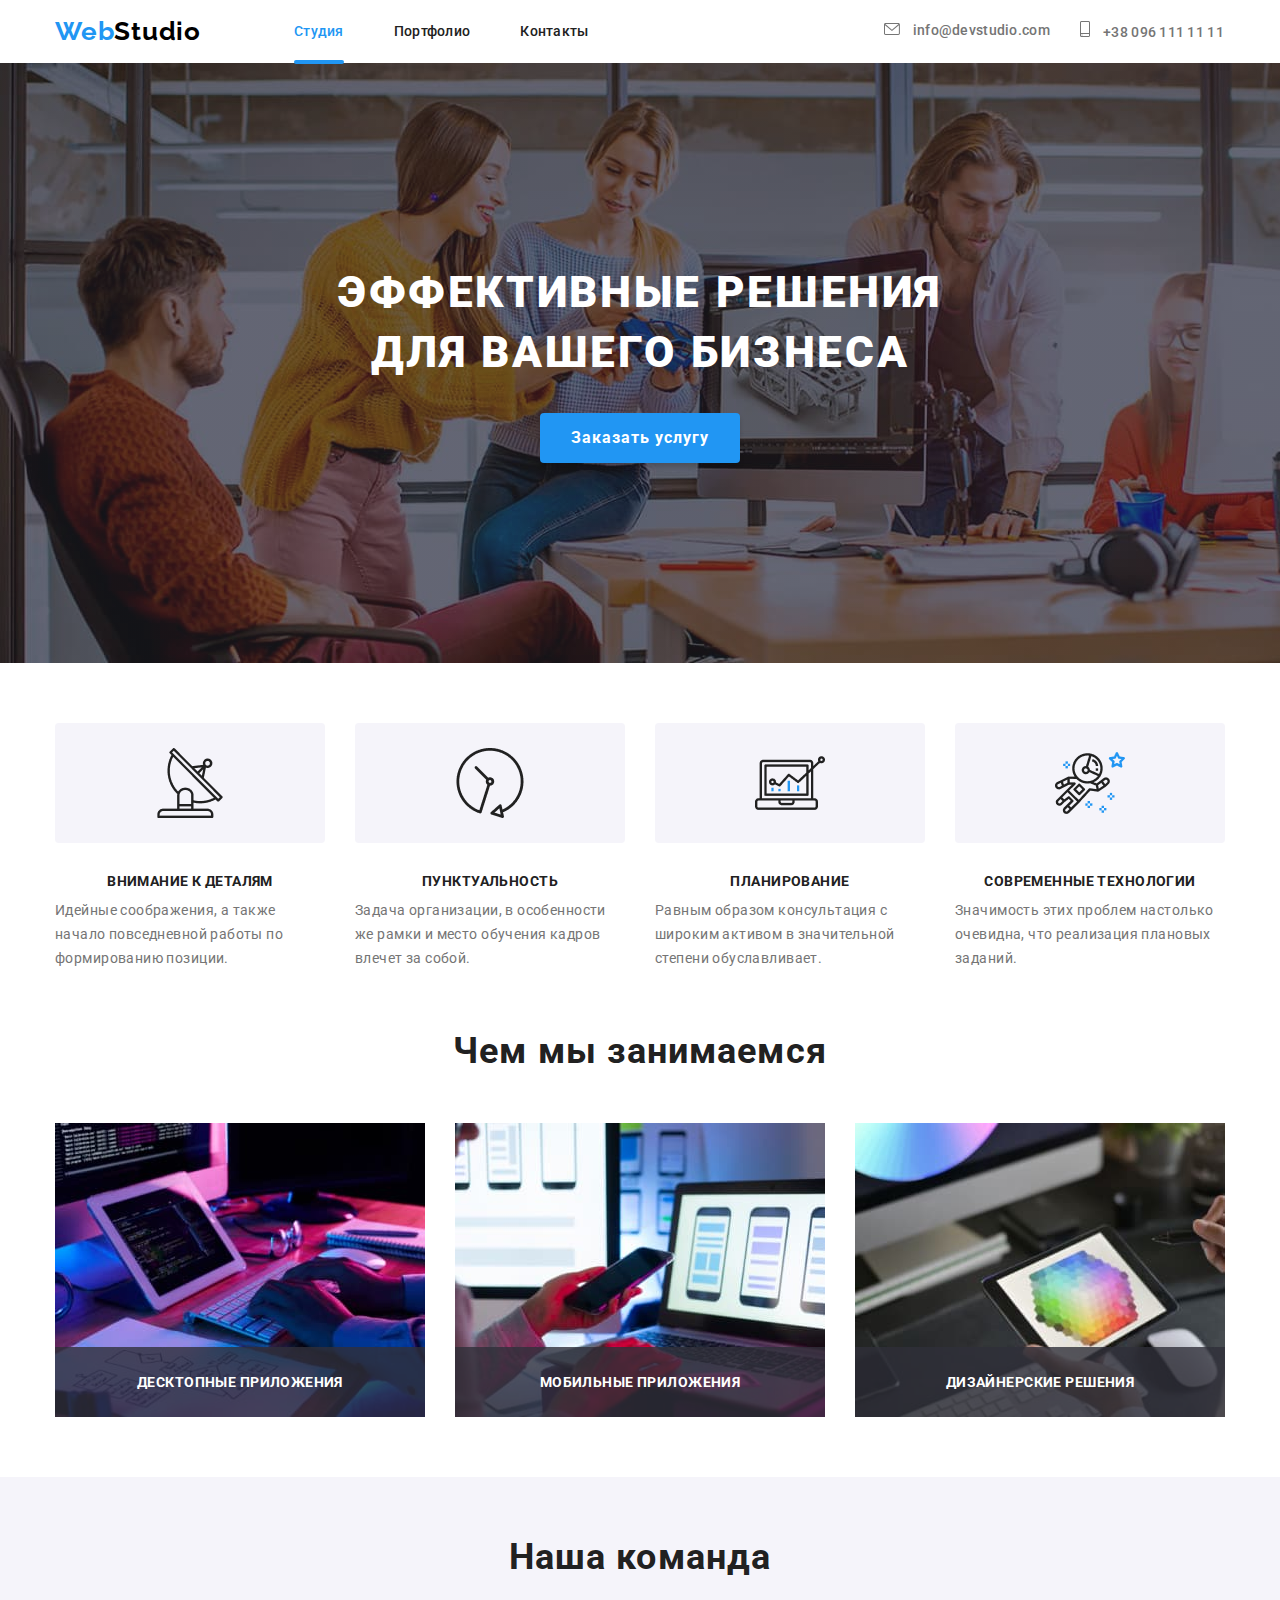
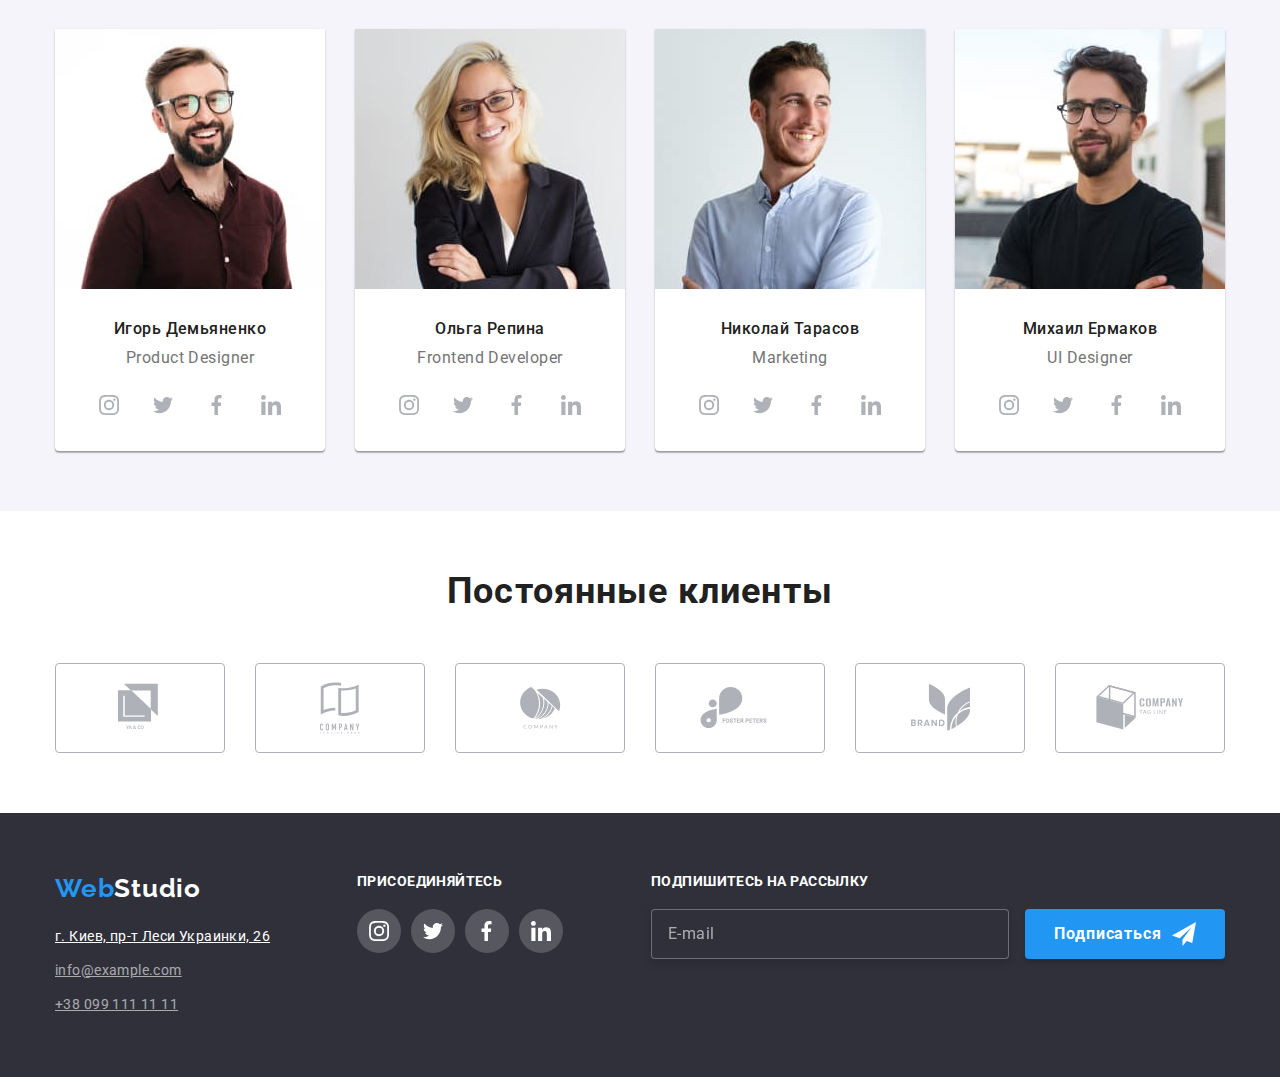
==== index.html @ 94877e29 "описана адаптивность для страниц" ====
<!DOCTYPE html>
<html lang="ru">
<head>
    <meta charset="UTF-8">
    <meta name="viewport" content="width=device-width, initial-scale=1.0">
    <title>Веб-студия</title>
    <link rel="stylesheet" href="https://cdnjs.cloudflare.com/ajax/libs/modern-normalize/1.0.0/modern-normalize.min.css" />
    <link href="https://fonts.googleapis.com/css2?family=Raleway:wght@700&family=Roboto:wght@400;500;700;900&display=swap"
        rel="stylesheet"/>
    <link rel="stylesheet" href="./css/main.min.css">
</head>
<body modal-open>
  <!--Header-->
  <header class="header">
    <div class="container header__container">
        <nav class="wrapper-logo-btn">
            <a class="logo link" href="./index.html" lang="en"><span class="logo__color">Web</span>Studio</a>
            <button type="button"
            class="menu-button"
            aria-controls="menu-container"
            aria-expanded="false"
            data-menu-button>
                <svg width="40" height="40" aria-label="Список навигационного меню">
                    <use class="menu-button__icon" href="./images/sprite.svg#icon-menu"></use>
                    <use class="menu-button__close" href="./images/sprite.svg#icon-close"></use>
                </svg>
            </button>  
            <div class="menu-container" id="menu-container" data-menu>
                <div class="navigation">
                    <ul class="navigation__list list">
                        <li class="navigation__list-item">
                            <a class="navigation__list-link link navigation__list-link--active" href="">Cтудия</a></li>
                        <li class="navigation__list-item">
                            <a class="navigation__list-link link" href="./portfolio.html">Портфолио</a></li>
                        <li class="navigation__list-item">
                            <a class="navigation__list-link link" href="">Контакты</a></li>
                    </ul>
                </div>
                <address class="address header__address">
                    <ul class="address__list list">
                        <li class="address__list-item">
                         <a class="address__list-link link" href="mailto:info@devstudio.com">
                             <svg class="address__list-svg" width="16" height="12">
                                <use href="./images/sprite.svg#envelope"></use>
                            </svg>
                            info@devstudio.com</a></li>
                        <li class="address__list-item">
                         <a class="address__list-link link" href="tel:+380961111111">
                            <svg class="address__list-svg" width="10" height="16">
                                <use href="./images/sprite.svg#smartphone"></use>
                            </svg>
                            +38 096 111 11 11</a></li>
                    </ul>
                </address>
            </div>
        </nav>
    </div>
  </header>
  <main>
   <!--HERO-->
    <div class="hero">
        <div class="container hero__container">
             <h1 class="hero__title">Эффективные решения для вашего бизнеса</h1>
             <button class="modal-button" data-modal-open type="button">Заказать услугу</button>
        </div>
    </div>
   <!--ADVANTAGE-->
   <section class="advantage">
      <div class="container">
        <h2 class="visually-hidden">Преимущества</h2>
        <ul class="advantage__list list">
            <li class="advantage__list-item advantage__list-item--antenna">
                <h3 class="advantage__list-title">Внимание к деталям</h3>
                <p class="advantage__list-description">Идейные соображения, а также начало повседневной работы по формированию
                    позиции.</p>
            </li>
            <li class="advantage__list-item advantage__list-item--clock">
                <h3 class="advantage__list-title">Пунктуальность</h3>
                <p class="advantage__list-description">Задача организации, в особенности же рамки и место обучения кадров влечет
                    за собой.</p>
            </li>
            <li class="advantage__list-item advantage__list-item--diagram">
                <h3 class="advantage__list-title">Планирование</h3>
                <p class="advantage__list-description">Равным образом консультация с широким активом в значительной степени
                    обуславливает.</p>
            </li>
            <li class="advantage__list-item advantage__list-item--astronaut">
                <h3 class="advantage__list-title">Современные технологии</h3>
                <p class="advantage__list-description">Значимость этих проблем настолько очевидна, что реализация плановых
                    заданий.</p>
            </li>
        </ul>
      </div>
   </section>
   <!--WE'RE DOING-->
   <section class="section__our-works">
       <div class="container our-works">
            <h2 class="section-title">Чем мы занимаемся</h2>
            <ul class="examples-list list">
                <li class="examples-list__item">
                    <picture>
                        <source srcset="./images/examples/img1.jpg 1x, ./images/examples/img1@2x.jpg 2x"
                        media="(min-width: 1200px)">
                        <img src="./images/examples/img1.jpg" alt="Десктопные приложения" class="examples-list__image">
                    </picture>
                    <p class="examples-list__description">Десктопные приложения</p>
                </li>
                <li class="examples-list__item">
                    <picture>
                        <source srcset="./images/examples/img2.jpg 1x, ./images/examples/img2@2x.jpg 2x"
                         media="(min-width: 1200px)">
                      <img src="./images/examples/img2.jpg" alt="Мобильные приложения" class="examples-list__image">
                    </picture>
                    <p class="examples-list__description">Мобильные приложения</p>
                </li>
                <li class="examples-list__item">
                    <picture>
                        <source srcset="./images/examples/img3.jpg 1x, ./images/examples/img3@2x.jpg 2x" media="(min-width: 1200px)">
                    <img src="./images/examples/img3.jpg" alt="Дизайнерские решения" class="examples-list__image">
                    </picture>
                    <p class="examples-list__description">Дизайнерские решения</p>
                </li>
            </ul>
       </div>
   </section>
    <!--OUR TEAM-->
    <section class="section team">
        <div class="container">
            <h2 class="section-title">Наша команда</h2>
            <ul class="team__list list">
                <li class="team__item">
                    <picture>
                        <source srcset="./images/team-new/card1-d.jpg 1x, ./images/team-new/card1-d@2x.jpg 2x" 
                        media="(min-width:1200px)">
                        <source srcset="./images/team-new/card1-t.jpg 1x, ./images/team-new/card1-t@2x.jpg 2x" 
                        media="(min-width:768px)">
                        <source srcset="./images/team-new/card1-m.jpg 1x, ./images/team-new/card1-m@2x.jpg 2x" 
                         media="(min-width:320px)">
                        <img src="./images/team-new/card1-m.jpg" alt="Николай Кучеренко" class="team__img">
                    </picture>

                    <div class="team-list__wrapper">
                        <h3 class="team__title">Игорь Демьяненко</h3>
                        <p class="team__description" lang="en">Product Designer</p>
                        <ul class="social-list list">
                            <li class="social-list__item">
                                <a class="social-list__link">
                                    <svg>
                                        <use href="./images/sprite.svg#instagram"></use>
                                    </svg>
                                </a>
                            </li>
                            <li class="social-list__item">
                                <a class="social-list__link">
                                    <svg>
                                        <use href="./images/sprite.svg#twitter"></use>
                                    </svg>
                                </a>
                            </li>
                            <li class="social-list__item">
                                <a class="social-list__link">
                                    <svg>
                                        <use href="./images/sprite.svg#facebook"></use>
                                    </svg>
                                </a>
                            </li>
                            <li class="social-list__item">
                                <a class="social-list__link">
                                    <svg>
                                        <use href="./images/sprite.svg#linkedin"></use>
                                    </svg>
                                </a>
                            </li>
                        </ul>
                    </div>
                </li>
                <li class="team__item">
                    <picture>
                        <source srcset="./images/team-new/card2-d.jpg 1x, ./images/team-new/card2-d@2x.jpg 2x" 
                        media="(min-width:1200px)">
                        <source srcset="./images/team-new/card2-t.jpg 1x, ./images/team-new/card2-t@2x.jpg 2x" 
                        media="(min-width:768px)">
                        <source srcset="./images/team-new/card2-m.jpg 1x, ./images/team-new/card2-m@2x.jpg 2x" 
                        media="(min-width:320px)">
                        <img src="./images/team-new/card2-m.jpg" alt="Ольга Иванова" class="team__img">
                    </picture>
                   
                    <div class="team-list__wrapper">
                        <h3 class="team__title">Ольга Репина</h3>
                        <p class="team__description" lang="en">Frontend Developer</p>
                        <ul class="social-list list">
                            <li class="social-list__item">
                                <a class="social-list__link">
                                    <svg>
                                        <use href="./images/sprite.svg#instagram"></use>
                                    </svg>
                                </a>
                            </li>
                            <li class="social-list__item">
                                <a class="social-list__link">
                                    <svg>
                                        <use href="./images/sprite.svg#twitter"></use>
                                    </svg>
                                </a>
                            </li>
                            <li class="social-list__item">
                                <a class="social-list__link">
                                    <svg>
                                        <use href="./images/sprite.svg#facebook"></use>
                                    </svg>
                                </a>
                            </li>
                            <li class="social-list__item">
                                <a class="social-list__link">
                                    <svg>
                                        <use href="./images/sprite.svg#linkedin"></use>
                                    </svg>
                                </a>
                            </li>
                        </ul>
                    </div>
                </li>
                <li class="team__item">
                    <picture>
                        <source srcset="./images/team-new/card3-d.jpg 1x, ./images/team-new/card3-d@2x.jpg 2x" 
                        media="(min-width:1200px)">
                        <source srcset="./images/team-new/card3-t.jpg 1x, ./images/team-new/card3-t@2x.jpg 2x" 
                        media="(min-width:768px)">
                        <source srcset="./images/team-new/card3-m.jpg 1x, ./images/team-new/card3-m@2x.jpg 2x" 
                        media="(min-width:320px)">
                        <img src="./images/team-new/card3-m.jpg" alt="Андрей Шевченко" class="team__img">
                    </picture>
                    
                    <div class="team-list__wrapper">
                        <h3 class="team__title">Николай Тарасов</h3>
                        <p class="team__description" lang="en">Marketing</p>
                        <ul class="social-list list">
                            <li class="social-list__item">
                                <a class="social-list__link">
                                    <svg>
                                        <use href="./images/sprite.svg#instagram"></use>
                                    </svg>
                                </a>
                            </li>
                            <li class="social-list__item">
                                <a class="social-list__link">
                                    <svg>
                                        <use href="./images/sprite.svg#twitter"></use>
                                    </svg>
                                </a>
                            </li>
                            <li class="social-list__item">
                                <a class="social-list__link">
                                    <svg>
                                        <use href="./images/sprite.svg#facebook"></use>
                                    </svg>
                                </a>
                            </li>
                            <li class="social-list__item">
                                <a class="social-list__link">
                                    <svg>
                                        <use href="./images/sprite.svg#linkedin"></use>
                                    </svg>
                                </a>
                            </li>
                        </ul>
                    </div>
                </li>
                <li class="team__item">
                    <picture>
                        <source srcset="./images/team-new/card4-d.jpg 1x, ./images/team-new/card4-d@2x.jpg 2x" 
                        media="(min-width:1200px)">
                        <source srcset="./images/team-new/card4-t.jpg 1x, ./images/team-new/card4-t@2x.jpg 2x" 
                        media="(min-width:768px)">
                        <source srcset="./images/team-new/card4-m.jpg 1x, ./images/team-new/card4-m@2x.jpg 2x" 
                        media="(min-width:320px)">
                        <img src="./images/team-new/card4-m.jpg" alt="Иван Николаев" class="team__img">
                    </picture>
                    <div class="team-list__wrapper">
                        <h3 class="team__title">Михаил Ермаков</h3>
                        <p class="team__description" lang="en">UI Designer</p>
                        <ul class="social-list list">
                            <li class="social-list__item">
                                <a class="social-list__link">
                                    <svg>
                                        <use href="./images/sprite.svg#instagram"></use>
                                    </svg>
                                </a>
                            </li>
                            <li class="social-list__item">
                                <a class="social-list__link">
                                    <svg>
                                        <use href="./images/sprite.svg#twitter"></use>
                                    </svg>
                                </a>
                            </li>
                            <li class="social-list__item">
                                <a class="social-list__link">
                                    <svg>
                                        <use href="./images/sprite.svg#facebook"></use>
                                    </svg>
                                </a>
                            </li>
                            <li class="social-list__item">
                                <a class="social-list__link">
                                    <svg>
                                        <use href="./images/sprite.svg#linkedin"></use>
                                    </svg>
                                </a>
                            </li>
                        </ul>
                    </div>
                </li>
            </ul>
        </div>
    </section>
    <!--OUR CLIENTS-->
    <section class="section">
        <div class="container">
            <h2 class="section-title">Постоянные клиенты</h2>
            <ul class="clients-list list">
                <li class="clients-list__item">
                    <a class="clients-list__link">
                        <svg width="44" height="50">
                            <use href="./images/sprite.svg#logo-1"></use>
                        </svg></a>
                </li>
                <li class="clients-list__item">
                    <a class="clients-list__link">
                        <svg width="40" height="52">
                            <use href="./images/sprite.svg#logo-2"></use>
                        </svg></a>
                </li>
                <li class="clients-list__item">
                    <a class="clients-list__link">
                    <svg width="41" height="42">
                        <use href="./images/sprite.svg#logo-3"></use>
                    </svg></a>
                </li>
                <li class="clients-list__item">
                    <a class="clients-list__link">
                        <svg width="80" height="42">
                            <use href="./images/sprite.svg#logo-4"></use>
                        </svg></a>
                </li>
                <li class="clients-list__item">
                    <a class="clients-list__link">
                        <svg width="59" height="47">
                            <use href="./images/sprite.svg#logo-5"></use>
                        </svg></a>
                </li>
                <li class="clients-list__item">
                    <a class="clients-list__link">
                        <svg width="88" height="45">
                            <use href="./images/sprite.svg#logo-6"></use>
                        </svg></a>
                </li>
            </ul>
        </div>
    </section>
   </main>
    <!--FOOTER-->
    <footer class="section footer">
        <div class="container footer">
            <div class="address-social__wrapper">
                <address class="footer__address address">
                    <a class="logo link footer__logo" href="./index.html" lang="en"><span class="logo__color">Web</span>Studio</a>
                        <ul class="footer__address-list list">
                            <li class="footer__address-item"><a href="https://goo.gl/maps/yee8AxfhjThdjtew5" target="_blank"
                                class="footer__address-link footer__address-link--light">г. Киев, пр-т Леси Украинки, 26</a></li>
                            <li class="footer__address-item"><a href="mailto:info@example.com"
                                class="footer__address-link">info@example.com</a></li>
                            <li class="footer__address-item"><a href="tel:+380991111111" class="footer__address-link">
                                +38 099 111 11 11</a>
                            </li>
                        </ul>
                </address>
                <div class="footer-social">
                    <h2 class="footer__title">Присоединяйтесь</h2>
                    <ul class="social-list list social-list__footer">
                        <li class="social-list__item social-list__link--color">
                             <a class="social-list__link social-list__link--color">
                                <svg>
                                    <use href="./images/sprite.svg#instagram"></use>
                                </svg>
                            </a>
                        </li>
                        <li class="social-list__link social-list__link--color">
                            <a class="social-list__link social-list__link--color">
                                <svg>
                                    <use href="./images/sprite.svg#twitter"></use>
                                </svg>
                            </a>
                        </li>
                        <li class="social-list__item social-list__link--color">
                            <a class="social-list__link social-list__link--color">
                                <svg>
                                    <use href="./images/sprite.svg#facebook"></use>
                                </svg>
                            </a>
                        </li>
                        <li class="social-list__item social-list__link--color">
                            <a class="social-list__link social-list__link--color">
                                <svg>
                                    <use href="./images/sprite.svg#linkedin"></use>
                                </svg>
                            </a>
                        </li>
                    </ul>
                </div>
            </div>

            <div class="subscribe">
                <form action="#" class="subscribe-form">
                    <h2 class="footer__title">Подпишитесь на рассылку</h2>
                        <input type="email" class="subscribe-form__email" name="email" placeholder="E-mail">
                    <button class="modal-button modal-button__footer" type="submit">Подписаться</button>
                </form>
            </div>
        </div>

    </footer>
    <div class="backdrop is-hidden" data-modal>
        <div class="backdrop__wrapper">
            <div class="modal-window">
                <h2 class="modal-window__title">Оставьте свои данные, мы вам перезвоним</h2>
                <form action="#" class="modal-form">
                    <label class="modal-form__label">
                        <span class="modal-form__wrapper">Имя</span>
                            <input type="text" name="user-name" class="modal-form__input" required>
                            <svg class="modal-form__svg" width="18px" height="18px">
                                <use href="./images/sprite.svg#icon-person"></use>
                            </svg>
                        
                    </label>
                    <label class="modal-form__label">
                        <span class="modal-form__wrapper">Телефон</span>
                            <input type="tel" name="user-tel" class="modal-form__input" required>
                            <svg class="modal-form__svg" width="18px" height="18px">
                                <use href="./images/sprite.svg#icon-phone"></use>
                            </svg>
                        
                    </label>
                    <label class="modal-form__label">
                        <span class="modal-form__wrapper">Почта</span>
                            <input type="email" name="user-email" class="modal-form__input" required>
                            <svg class="modal-form__svg" width="18px" height="18px">
                                <use href="./images/sprite.svg#icon-email"></use>
                            </svg>
                        
                    </label>
                    <label class="modal-form__label">
                        <span class="modal-form__wrapper">Комментарий</span>
                        <textarea name="user-message" class="modal-form__message" placeholder="Введите текст"></textarea>
                    </label>
                    <input id="check-policy" type="checkbox" class="modal-form__policy visually-hidden" name="policy" value="accept-policy">
                    <label class="modal-form__label-policy" for="check-policy">
                        Соглашаюсь с рассылкой и принимаю &nbsp;<a class="underline" href="#">Условия договора</a>
                    </label>
                    <button type="submit" class="modal-form__submit">Отправить</button>
                </form>
                <button type="button" class="modal-window__button" data-modal-close>
                    <svg width="11px" height="11px">
                        <use href="./images/sprite.svg#icon-Vector"></use>
                    </svg>
                </button>
            </div>
        </div>
    <script src="./js/modal.js"></script>
    <script src="./js/menu.js"></script>

</body>
</html>
---- css/main.min.css ----
.visually-hidden{position:absolute !important;clip:rect(1px 1px 1px 1px);clip:rect(1px, 1px, 1px, 1px);padding:0 !important;border:0 !important;height:1px !important;width:1px !important;overflow:hidden}*,*::before,*::after{margin:0;padding:0}body{font-family:"Roboto",sans-serif;font-style:normal}body.modal-open{overflow:hidden}.list{padding:0;margin:0;list-style:none}.link{text-decoration:none}.address{font-style:normal;margin:0}img{display:block}h1,h2,h3,p{margin:0}.container{padding-left:15px;padding-right:15px;margin-left:auto;margin-right:auto;padding-left:15px;padding-right:15px;margin-left:auto;margin-right:auto}@media screen and (min-width: 320px){.container{width:320px}}@media screen and (min-width: 480px){.container{margin:0 auto;width:480px}}@media screen and (min-width: 768px){.container{width:768px}}@media screen and (min-width: 1200px){.container{width:1200px}}.section{padding-top:60px;padding-bottom:60px}@media screen and (min-width: 1200px){.section{padding-top:94px;padding-bottom:94px}}@media screen and (min-width: 1200px){.section__footer{padding-top:60px;padding-bottom:60px}}.section__our-works{padding-top:0;padding-bottom:0}@media screen and (min-width: 1200px){.section__our-works{padding-bottom:60px}}.section__portfolio{padding-top:60px;padding-bottom:0}@media screen and (min-width: 1200px){.section__portfolio{padding-bottom:94px}}.social-list{display:flex;justify-content:space-between;align-items:center}.social-list__link{display:inline-flex;justify-content:center;align-items:center;width:44px;height:44px;border-radius:50%;background-color:#ffffff;transition:background-color 250ms cubic-bezier(0.4, 0, 0.2, 1)}.social-list__link:hover{width:44px;height:44px;border-radius:50%;background-color:#2196f3}.social-list__link:hover>svg{fill:#fff}.social-list__link>svg{width:20px;height:20px;fill:#afb1b8;transition:fill 250ms cubic-bezier(0.4, 0, 0.2, 1)}.social-list__link--color{width:44px;height:44px;border-radius:50%;background-color:rgba(255,255,255,0.1)}.social-list__link--color>svg{fill:#fff}.social-list__link--color:not(:last-child){margin-right:10px}.social-list__footer{margin-top:20px}.modal-button{width:200px;height:50px;background:#2196f3;box-shadow:0 4px 4px rgba(0,0,0,0.15);border-radius:4px;border-style:none;font-weight:700;font-size:16px;line-height:1.875;text-align:center;letter-spacing:0.06em;color:#ffffff}.modal-button__footer{padding-top:10px;padding-bottom:10px}@media screen and (min-width: 480px){.section{padding:60px 0}}.section-title{margin-bottom:30px;font-weight:700;font-size:28px;line-height:1.178;text-align:center;letter-spacing:0.03em;color:#212121}@media screen and (min-width: 1200px){.section-title{margin-bottom:50px;font-size:36px;line-height:1.166}}.backdrop{position:fixed;top:0;left:0;width:100%;height:100%;padding:93px 15px;overflow-y:scroll;pointer-events:auto;visibility:visible;background-color:rgba(0,0,0,0.2);opacity:1;transition:opacity 300ms cubic-bezier(0.4, 0, 0.2, 1),visibility 0ms linear 0ms}.backdrop.is-hidden{opacity:0;visibility:hidden;pointer-events:none;transition:opacity 300ms cubic-bezier(0.4, 0, 0.2, 1),visibility 0ms linear 300ms}.backdrop.is-hidden .modal-window{transform:scale(0.3) perspective(400px) rotateX(25deg);transition:transform 300ms cubic-bezier(0.4, 0, 0.2, 1)}.modal-window{position:relative;padding:40px;background-color:#fff;box-shadow:0px 1px 3px rgba(0,0,0,0.12),0px 1px 1px rgba(0,0,0,0.14),0px 2px 1px rgba(0,0,0,0.2);border-radius:4px;transform:scale(1) perspective(400px) rotateX(0deg);transition:transform 300ms cubic-bezier(0.4, 0, 0.2, 1)}@media screen and (min-width: 480px){.modal-window{width:100%;max-width:450px;height:609px;position:absolute;top:50%;left:50%;transform:translate(-50%, -50%)}}@media screen and (min-width: 1200px){.modal-window{width:100%;max-width:528px;height:581px}}.modal-window__button{position:absolute;top:8px;right:8px;width:30px;height:30px;border-radius:50%;border:1px solid rgba(0,0,0,0.1);background-color:#fff;transition:fill 250ms cubic-bezier(0.4, 0, 0.2, 1);outline:none}.modal-window__button:focus>svg,.modal-window__button:hover>svg{fill:#2196f3;cursor:pointer}.modal-window__title{font-weight:900;font-size:20px;line-height:1.5;text-align:center;letter-spacing:0.03em;color:#212121;margin-bottom:12px}@media screen and (min-width: 1200px){.modal-window__title{font-size:20px;line-height:1.15}}.modal-form__input{margin-bottom:10px;padding:11px 42px;font-weight:400;font-size:12px;line-height:1.167;letter-spacing:0.01em;color:#757575;border:1px solid rgba(33,33,33,0.2);box-sizing:border-box;border-radius:4px;width:100%}.modal-form__label{position:relative;display:flex;flex-direction:column;font-weight:400;font-size:12px;line-height:1.16667;letter-spacing:0.01em;color:#757575;margin-bottom:0}.modal-form__svg{position:absolute;left:14px;bottom:12px;transform:translateY(-50%);transition:fill 250ms cubic-bezier(0.4, 0, 0.2, 1)}.modal-form__message{resize:none;height:120px;padding:12px 16px;font-weight:400;font-size:12px;line-height:1.16667;letter-spacing:0.01em;color:#757575;border:1px solid rgba(33,33,33,0.2);border-radius:4px;transition:border-color 250ms cubic-bezier(0.4, 0, 0.2, 1);margin-bottom:20px}@media screen and (min-width: 480px){.modal-form__message{width:370px}}@media screen and (min-width: 1200px){.modal-form__message{width:448px;font-weight:400;font-size:14px;line-height:1.14286;letter-spacing:0.01em}}.modal-form__message::placeholder{font-weight:400;font-size:14px;line-height:1.143;letter-spacing:0.01em;color:rgba(117,117,117,0.5)}.modal-form__submit{margin-right:auto;margin-left:auto;display:inherit;align-self:center;width:200px;height:50px;margin-top:30px;font-weight:700;font-size:16px;line-height:1.875;text-align:center;letter-spacing:0.06em;color:#ffffff;background:#2196f3;box-shadow:0 4px 4px rgba(0,0,0,0.15);border-radius:4px;border:none;transition:opacity 250ms cubic-bezier(0.4, 0, 0.2, 1)}.modal-form__submit:focus{background:#2196f3;box-shadow:0px 4px 4px rgba(0,0,0,0.15);border-radius:4px;border:none;outline:none;opacity:0.7}.modal-form__input:focus,.modal-form__input:hover,.modal-form__message:focus,.modal-form__message:hover{outline:none;border:1px solid #2196f3;border-radius:4px}.modal-form__input:focus+.modal-form__svg{fill:#2196f3}.modal-form__wrapper{margin-bottom:4px}.modal-form__label-policy{position:relative;display:block}.underline{font-weight:400;font-size:12px;line-height:1.166;letter-spacing:0.03em;text-decoration:underline;color:#2196f3;transition:opacity 250ms cubic-bezier(0.4, 0, 0.2, 1)}@media screen and (min-width: 1200px){.underline{font-weight:400;font-size:14px;line-height:1.71429;letter-spacing:0.03em}}.underline:hover,.underline:focus{text-decoration:underline;color:#2196f3;outline:none;opacity:0.7}.modal-form__label-policy{font-weight:400;font-size:12px;line-height:1.167;letter-spacing:0.03em;color:#757575;margin-bottom:0}@media screen and (min-width: 1200px){.modal-form__label-policy{font-weight:400;font-size:14px;line-height:1.71429;letter-spacing:0.03em}}.modal-form__label-policy::before{content:"";display:inline-flex;background-color:#ffffff;width:16px;height:15px;box-shadow:0px 1px 3px rgba(0,0,0,0.12),0px 1px 1px rgba(0,0,0,0.14),0px 2px 1px rgba(0,0,0,0.2);border-radius:4px;border:2px solid #212121;border-radius:2px;cursor:pointer;transition:border-color 250ms cubic-bezier(0.4, 0, 0.2, 1)}.modal-form__policy:checked+.modal-form__label-policy::before{background-color:#2196f3;background-image:url("../images/icon-check.svg");background-size:contain;background-origin:border-box;border:2px solid #2196f3;border-radius:2px}.modal-form__policy:focus+.modal-form__label-policy::before{border:2px solid #2196f3;border-radius:2px}.button__wrapper{margin-left:auto;margin-right:auto}.header{margin:0 auto;position:relative}.header__container{border-bottom:1px solid #ececec}@media screen and (min-width: 768px){.header__container{border:none;display:flex;align-items:center;padding-top:0px;padding-bottom:0px}}.logo{font-family:"Raleway",sans-serif;font-weight:700;font-size:24px;line-height:1.167;letter-spacing:0.03em;color:#000000;padding-top:16px;padding-bottom:16px}@media screen and (min-width: 768px){.logo{margin-right:88px}}@media screen and (min-width: 768px) and (max-width: 1199px){.logo{padding-top:26px;padding-bottom:26px}}@media screen and (min-width: 1200px){.logo{margin-right:93px;font-size:26px;line-height:1.192}}.logo:hover,.logo:focus{text-decoration:none;color:#000000}.logo__color{color:#2196f3}.menu-button{display:inline-flex;margin:0;padding:0;border:none;background-color:transparent;outline:none}@media screen and (min-width: 768px){.menu-button{display:none}}.menu-button__close{display:none}.menu-button.is-open .menu-button__close{display:block}.menu-button.is-open .menu-button__icon{display:none}.menu-button:hover .menu-button__icon,.menu-button:focus .menu-button__icon{fill:#2196f3;cursor:pointer}.menu-button:hover .menu-button__close,.menu-button:focus .menu-button__close{fill:#2196f3;cursor:pointer}@media screen and (max-width: 767px){.menu-container{display:none;padding-top:60px;padding-bottom:60px;text-align:center;position:absolute;top:100%;left:0;width:100%;z-index:10;background-color:#fff;box-shadow:0px 4px 8px rgba(0,0,0,0.04),0px 2px 4px rgba(0,0,0,0.08),0px 1px 3px rgba(0,0,0,0.16)}}@media screen and (min-width: 768px){.menu-container{display:flex;align-items:center}}@media screen and (max-width: 767px){.menu-container.is-open{display:block}}@media screen and (max-width: 767px){.wrapper-logo-btn{display:flex;justify-content:space-between;align-items:center}}@media screen and (min-width: 768px){.wrapper-logo-btn{display:flex;align-items:center}}.navigation{margin-bottom:60px}@media screen and (min-width: 768px){.navigation{margin-right:78px;margin-bottom:0}}@media screen and (min-width: 1200px){.navigation{margin-right:295px}}@media screen and (min-width: 768px){.navigation__list{display:flex}}.navigation__list-link{font-family:"Roboto",sans-serif;font-weight:500;font-size:18px;line-height:1.167;letter-spacing:0.02em;color:#212121}@media screen and (min-width: 768px){.navigation__list-link{font-size:14px;line-height:1.143;color:#212121}}.navigation__list-link:hover,.navigation__list-link:focus{color:#2196f3;text-decoration:none}.navigation__list-link--active{position:relative;margin-bottom:12px;color:#2196f3}.navigation__list-link--active::after{position:absolute;left:0;bottom:-8px;content:"";display:block;height:4px;background:#2196f3;border-radius:2px;width:100%}@media screen and (min-width: 768px){.navigation__list-link--active::after{bottom:-32px}}@media screen and (min-width: 1200px){.navigation__list-link--active::after{bottom:-25px}}@media screen and (max-width: 767px){.navigation__list-item:not(:last-child){margin-bottom:40px}}@media screen and (min-width: 768px){.navigation__list-item:not(:last-child){margin-right:50px;margin-bottom:0}}@media screen and (min-width: 1200px){.address__list{display:flex}}.address__list-svg{fill:#757575;margin-right:10px;transition:fill 250ms cubic-bezier(0.4, 0, 0.2, 1)}.address__list-item:not(:last-child){margin-bottom:16px}@media screen and (min-width: 768px){.address__list-item:not(:last-child){margin-bottom:12px}}@media screen and (min-width: 1200px){.address__list-item:not(:last-child){margin-right:30px;margin-bottom:0}}.address__list-link{font-weight:500;font-size:18px;line-height:21px;letter-spacing:0.02em;color:#757575;transition:color 250ms cubic-bezier(0.4, 0, 0.2, 1)}@media screen and (min-width: 768px){.address__list-link{font-size:12px;line-height:1.167}}@media screen and (min-width: 1200px){.address__list-link{font-size:14px;line-height:1.143}}.address__list-link:hover,.address__list-link:focus{color:#2196f3;text-decoration:none}.address__list-link:hover .address__list-svg,.address__list-link:focus .address__list-svg{fill:#2196f3}.hero{max-width:100%;height:400px;margin:0 auto;padding:118px 0px;text-align:center;background-size:cover;background-image:linear-gradient(rgba(47,48,58,0.4), rgba(47,48,58,0.4)),url("../images/bg/hero-mobile.jpg")}@media screen and (-webkit-min-device-pixel-ratio: 2) and (min-width: 320px), screen and (min-resolution: 192dpi) and (min-width: 320px), screen and (min-resolution: 2dppx) and (min-width: 320px){.hero{background-image:linear-gradient(rgba(47,48,58,0.4), rgba(47,48,58,0.4)),url("../images/bg/hero-mobile@2x.jpg")}}@media screen and (min-width: 480px){.hero{height:400px;width:480px;background-image:linear-gradient(rgba(47,48,58,0.4), rgba(47,48,58,0.4)),url("../images/bg/hero-mobile.jpg");background-size:480px 400px}}@media screen and (min-width: 768px){.hero{width:768px;height:400px;background-image:linear-gradient(rgba(47,48,58,0.4), rgba(47,48,58,0.4)),url("../images/bg/hero-tablet.jpg");background-size:768px 400px}}@media screen and (min-width: 1200px){.hero{padding:200px 0;width:100%;max-width:1600px;height:600px;background-image:linear-gradient(rgba(47,48,58,0.4), rgba(47,48,58,0.4)),url("../images/bg/hero-desktop.jpg");background-size:1600px 600px}}.hero__title{margin-right:auto;margin-left:auto;margin-bottom:30px;font-weight:900;font-size:26px;line-height:1.61538;letter-spacing:0.06em;text-transform:uppercase;color:#fff}@media screen and (min-width: 480px){.hero__title{width:368px}}@media screen and (min-width: 1200px){.hero__title{width:696px;font-weight:900;font-size:44px;line-height:1.363;letter-spacing:0.06em}}.hero__container{text-align:center}@media screen and (-webkit-min-device-pixel-ratio: 2) and (min-width: 480px), screen and (min-resolution: 192dpi) and (min-width: 480px), screen and (min-resolution: 2dppx) and (min-width: 480px){.hero{background-image:linear-gradient(rgba(47,48,58,0.4), rgba(47,48,58,0.4)),url("../images/bg/hero-mobile@2x.jpg")}}@media screen and (-webkit-min-device-pixel-ratio: 2) and (min-width: 768px), screen and (min-resolution: 192dpi) and (min-width: 768px), screen and (min-resolution: 2dppx) and (min-width: 768px){.hero{background-image:linear-gradient(rgba(47,48,58,0.4), rgba(47,48,58,0.4)),url("../images/bg/hero-tablet@2x.jpg")}}@media screen and (-webkit-min-device-pixel-ratio: 2) and (min-width: 1200px), screen and (min-resolution: 192dpi) and (min-width: 1200px), screen and (min-resolution: 2dppx) and (min-width: 1200px){.hero{background-image:linear-gradient(rgba(47,48,58,0.4), rgba(47,48,58,0.4)),url("../images/bg/hero-desktop@2x.jpg")}}.advantage{padding-top:60px;padding-bottom:60px}@media screen and (min-width: 768px){.advantage__list{display:flex;flex-wrap:wrap;justify-content:space-between}}.advantage__list-title{font-weight:700;font-size:14px;line-height:1.143;text-align:center;letter-spacing:0.03em;text-transform:uppercase;margin-bottom:10px;color:#212121}.advantage__list-description{font-weight:400;font-size:14px;line-height:1.714;letter-spacing:0.03em;color:#757575}@media screen and (min-width: 768px){.advantage__list-description{width:354px}}@media screen and (min-width: 1200px){.advantage__list-description{width:270px;margin-bottom:0}}@media screen and (min-width: 768px){.advantage__list-item--antenna{margin-bottom:30px}}@media screen and (min-width: 1200px){.advantage__list-item--antenna{margin-bottom:0px}}@media screen and (min-width: 768px){.advantage__list__list-item--clock{margin-bottom:30px}}@media screen and (min-width: 1200px){.advantage__list__list-item--clock{margin-bottom:0px}}.advantage__list-item--antenna::before{content:"";display:block;background-image:url("../images/advantages/antenna.png");background-repeat:no-repeat;background-position:center;background-color:#f5f4fa;border-radius:4px;margin-bottom:30px;height:120px}.advantage__list-item--clock::before{content:"";display:block;background-image:url("../images/advantages/clock.png");background-repeat:no-repeat;background-position:center;background-color:#f5f4fa;border-radius:4px;margin-bottom:30px;height:120px}.advantage__list-item--diagram::before{content:"";display:block;background-image:url("../images/advantages/diagram.png");background-repeat:no-repeat;background-position:center;background-color:#f5f4fa;border-radius:4px;margin-bottom:30px;height:120px}.advantage__list-item--astronaut::before{content:"";display:block;background-image:url("../images/advantages/astronaut.png");background-repeat:no-repeat;background-position:center;background-color:#f5f4fa;border-radius:4px;margin-bottom:30px;height:120px}@media screen and (max-width: 767px){.advantage__list-item:not(:last-child){margin-bottom:30px}}.our-works{display:none}@media screen and (min-width: 1200px){.our-works{display:block;padding-top:0}}.examples-list{display:flex;justify-content:space-between}.examples-list__item{position:relative}.examples-list__description{position:absolute;left:0;bottom:0;width:370px;height:70px;background:rgba(47,48,58,0.8);font-weight:700;font-size:14px;line-height:1.143;text-align:center;letter-spacing:0.03em;text-transform:uppercase;padding-top:27px;color:#ffffff}.team{background-color:#f5f4fa}.team__img{max-width:100%}@media screen and (min-width: 768px){.team__list{display:flex;flex-wrap:wrap;justify-content:space-between}}.team__title{font-weight:500;font-size:16px;line-height:1.187;text-align:center;letter-spacing:0.03em;margin-bottom:10px;color:#212121}.team__description{font-weight:400;font-size:16px;line-height:1.187;text-align:center;letter-spacing:0.03em;color:#757575;margin-bottom:16px}.team-list__wrapper{width:206px;text-align:center;padding-top:30px;padding-bottom:24px;margin-right:auto;margin-left:auto}.team__item{background-color:#fff;box-shadow:0px 1px 3px rgba(0,0,0,0.12),0px 1px 1px rgba(0,0,0,0.14),0px 2px 1px rgba(0,0,0,0.2);border-bottom-right-radius:4px;border-bottom-left-radius:4px}@media screen and (min-width: 768px){.team__item{width:354px}}@media screen and (min-width: 1200px){.team__item{width:270px}}@media screen and (max-width: 767px){.team__item:not(:last-child){margin-bottom:30px}}@media screen and (min-width: 768px) and (max-width: 1199px){.team__item:nth-child(n+1){margin-bottom:30px}}@media screen and (min-width: 768px) and (max-width: 1199px){.team__item:nth-child(2n+1){margin-right:30px}}.clients-list{display:flex;flex-wrap:wrap;margin:-15px}.clients-list__link{display:flex;justify-content:center;align-items:center;width:100%;height:90px;border:1px solid #afb1b8;border-radius:4px;transition:border-color 250ms cubic-bezier(0.4, 0, 0.2, 1)}.clients-list__link:hover{border:1px solid #2196f3;border-radius:4px}.clients-list__link>svg{fill:#afb1b8;transition:fill 250ms cubic-bezier(0.4, 0, 0.2, 1)}.clients-list__link:hover>svg{fill:#2196f3}.clients-list__item{margin:15px;width:calc((100% - 2 * 30px) / 2)}@media screen and (min-width: 768px){.clients-list__item{width:calc((100% - 3 * 30px) / 3)}}@media screen and (min-width: 1200px){.clients-list__item{width:170px}}.footer{background-color:#2f303a}@media screen and (max-width: 1199px){.footer{text-align:center}}@media screen and (min-width: 1200px){.footer{display:flex}}.footer__logo{font-weight:700;font-size:24px;line-height:1.167;letter-spacing:0.03em;color:#fff;margin-bottom:20px}@media screen and (min-width: 768px){.footer__logo{margin-right:0;font-size:26px;line-height:1.192}}.footer__logo:hover,.footer__logo:focus{text-decoration:none;color:#fff}@media screen and (max-width: 1199px){.footer__address{text-align:center}}@media screen and (min-width: 1200px){.footer__address{margin-right:70px}}.footer__address-list{font-weight:400;font-size:14px;line-height:1.715;text-align:center;letter-spacing:0.03em;color:#ffffff;margin-bottom:60px;margin-top:20px}@media screen and (min-width: 1200px){.footer__address-list{text-align:left;margin-bottom:0;width:232px}}.footer__address-link{font-weight:400;font-size:14px;line-height:1.714;letter-spacing:0.03em;color:rgba(255,255,255,0.6)}.footer__address-link:hover,.footer__address-link:focus{color:rgba(255,255,255,0.6);text-decoration:none}.footer__address-item:not(:last-child){margin-bottom:8px}@media screen and (min-width: 748px){.footer__address-item:not(:last-child){margin-bottom:9px}}.footer__address-link--light{color:#fff}.footer__title{font-weight:700;font-size:14px;line-height:1.143;text-align:center;letter-spacing:0.03em;text-transform:uppercase;color:#ffffff}@media screen and (min-width: 1200px){.footer__title{text-align:left}}@media screen and (max-width: 767px){.footer-social{margin-left:auto;margin-right:auto;width:206px}}.subscribe{margin-top:60px;text-align:center}@media screen and (min-width: 768px){.subscribe{margin-top:0}}@media screen and (min-width: 1200px){.subscribe{margin-left:auto}}.subscribe .subscribe-form__email{padding:15px 16px;width:100%;max-width:450px;height:50px;outline:none;font-weight:400;border:1px solid rgba(255,255,255,0.3);filter:drop-shadow(0px 4px 4px rgba(0,0,0,0.15));border-radius:4px;background-color:#2f303a;color:#fff;margin-bottom:20px;margin-top:20px}@media screen and (min-width: 1200px){.subscribe .subscribe-form__email{margin-bottom:0;width:358px;margin-right:12px}}.subscribe .subscribe-form__email::placeholder{font-family:"Roboto",sans-serif;font-weight:400;font-size:16px;line-height:20px;letter-spacing:0.03em;color:rgba(255,255,255,0.6)}.modal-button__footer{display:flex;align-items:center;justify-content:center;margin-left:auto;margin-right:auto}@media screen and (min-width: 1200px){.modal-button__footer{display:inline-flex}}.modal-button__footer::after{content:"";display:inline-flex;background-color:#2196f3;background-image:url("../images/icon-send.svg");width:24px;height:24px;margin-left:10px;background-repeat:no-repeat;background-position:center;background-size:cover}@media screen and (min-width: 768px) and (max-width: 1199px){.address-social__wrapper{display:flex;justify-content:space-around}}@media screen and (min-width: 1200px){.address-social__wrapper{display:flex}}
/*# sourceMappingURL=main.min.css.map */
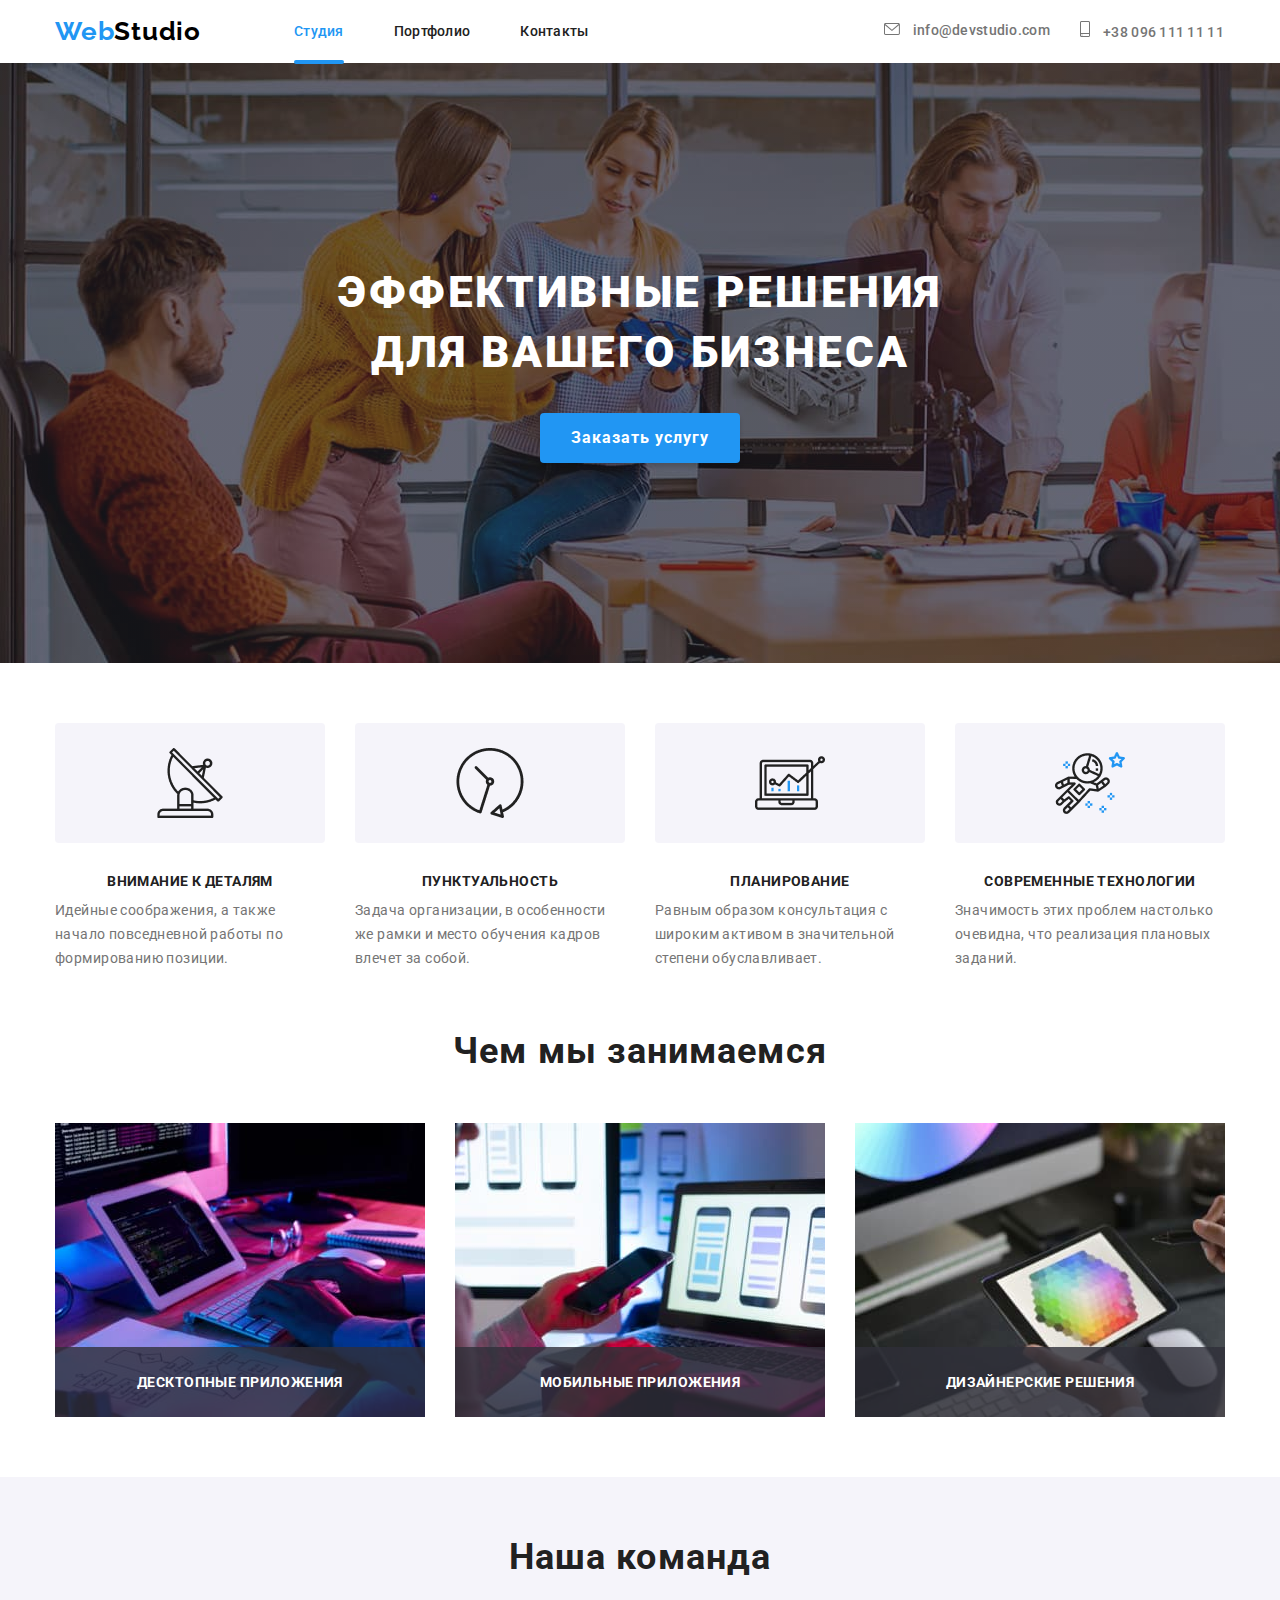
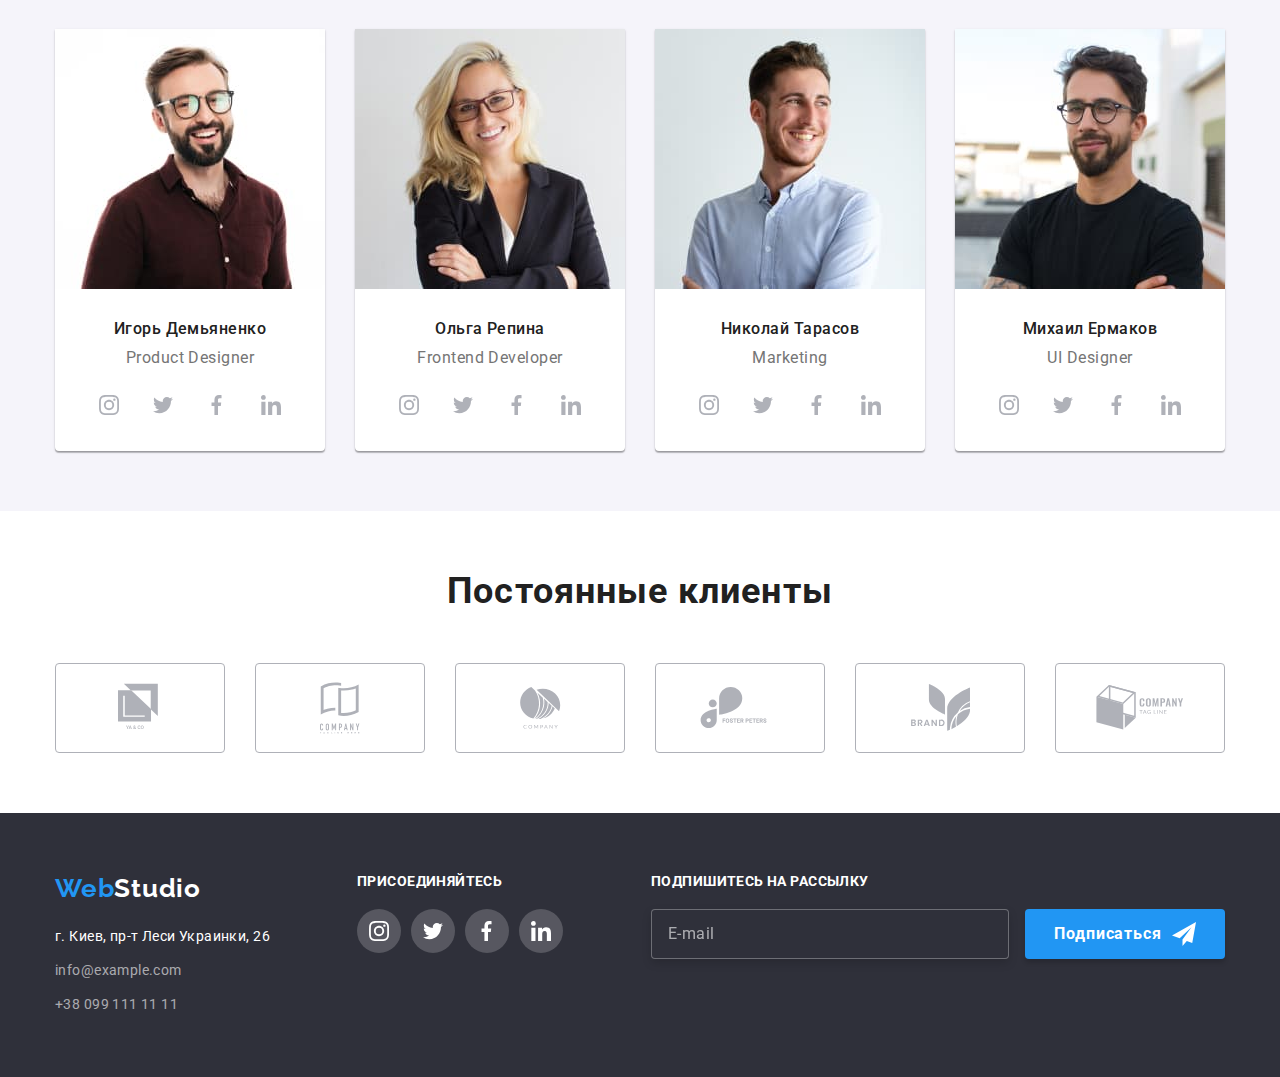
==== commit df52c573: "исправлены ошибки в адаптивной версии сайта" ====
--- a/index.html
+++ b/index.html
@@ -9,54 +9,54 @@
         rel="stylesheet"/>
     <link rel="stylesheet" href="./css/main.min.css">
 </head>
-<body modal-open>
+    <body>
   <!--Header-->
-  <header class="header">
-    <div class="container header__container">
-        <nav class="wrapper-logo-btn">
-            <a class="logo link" href="./index.html" lang="en"><span class="logo__color">Web</span>Studio</a>
-            <button type="button"
-            class="menu-button"
-            aria-controls="menu-container"
-            aria-expanded="false"
-            data-menu-button>
-                <svg width="40" height="40" aria-label="Список навигационного меню">
+        <header class="header">
+          <div class="container header__container">
+            <nav class="wrapper-logo-btn">
+                <a class="logo link" href="./index.html" lang="en"><span class="logo__color">Web</span>Studio</a>
+                <button type="button"
+                class="menu-button"
+                 aria-controls="menu-container"
+                aria-expanded="false"
+                data-menu-button>
+                    <svg width="40" height="40" aria-label="Список навигационного меню">
                     <use class="menu-button__icon" href="./images/sprite.svg#icon-menu"></use>
                     <use class="menu-button__close" href="./images/sprite.svg#icon-close"></use>
-                </svg>
-            </button>  
-            <div class="menu-container" id="menu-container" data-menu>
-                <div class="navigation">
-                    <ul class="navigation__list list">
-                        <li class="navigation__list-item">
-                            <a class="navigation__list-link link navigation__list-link--active" href="">Cтудия</a></li>
-                        <li class="navigation__list-item">
-                            <a class="navigation__list-link link" href="./portfolio.html">Портфолио</a></li>
-                        <li class="navigation__list-item">
-                            <a class="navigation__list-link link" href="">Контакты</a></li>
-                    </ul>
+                    </svg>
+                </button>  
+                <div class="menu-container" id="menu-container" data-menu>
+                    <div class="navigation">
+                        <ul class="navigation__list list">
+                            <li class="navigation__list-item">
+                                <a class="navigation__list-link link navigation__list-link--active" href="">Cтудия</a></li>
+                          <li class="navigation__list-item">
+                                <a class="navigation__list-link link" href="./portfolio.html">Портфолио</a></li>
+                            <li class="navigation__list-item">
+                                <a class="navigation__list-link link" href="">Контакты</a></li>
+                        </ul>
+                   </div>
+                    <address class="address header__address">
+                        <ul class="address__list list">
+                            <li class="address__list-item">
+                             <a class="address__list-link link" href="mailto:info@devstudio.com">
+                                 <svg class="address__list-svg" width="16" height="12">
+                                <use href="./images/sprite.svg#envelope"></use>
+                                </svg>
+                                   info@devstudio.com</a></li>
+                            <li class="address__list-item">
+                             <a class="address__list-link link" href="tel:+380961111111">
+                                <svg class="address__list-svg" width="10" height="16">
+                                <use href="./images/sprite.svg#smartphone"></use>
+                                </svg>
+                                 +38 096 111 11 11</a></li>
+                        </ul>
+                    </address>
                 </div>
-                <address class="address header__address">
-                    <ul class="address__list list">
-                        <li class="address__list-item">
-                         <a class="address__list-link link" href="mailto:info@devstudio.com">
-                             <svg class="address__list-svg" width="16" height="12">
-                                <use href="./images/sprite.svg#envelope"></use>
-                            </svg>
-                            info@devstudio.com</a></li>
-                        <li class="address__list-item">
-                         <a class="address__list-link link" href="tel:+380961111111">
-                            <svg class="address__list-svg" width="10" height="16">
-                                <use href="./images/sprite.svg#smartphone"></use>
-                            </svg>
-                            +38 096 111 11 11</a></li>
-                    </ul>
-                </address>
-            </div>
-        </nav>
-    </div>
-  </header>
-  <main>
+            </nav>
+          </div>
+         </header>
+    <main>
    <!--HERO-->
     <div class="hero">
         <div class="container hero__container">
@@ -420,7 +420,7 @@
         </div>
 
     </footer>
-    <div class="backdrop is-hidden" data-modal>
+      <div class="backdrop is-hidden" data-modal  >
         <div class="backdrop__wrapper">
             <div class="modal-window">
                 <h2 class="modal-window__title">Оставьте свои данные, мы вам перезвоним</h2>
@@ -440,34 +440,33 @@
                                 <use href="./images/sprite.svg#icon-phone"></use>
                             </svg>
                         
-                    </label>
-                    <label class="modal-form__label">
-                        <span class="modal-form__wrapper">Почта</span>
+                       </label>
+                       <label class="modal-form__label">
+                         <span class="modal-form__wrapper">Почта</span>
                             <input type="email" name="user-email" class="modal-form__input" required>
-                            <svg class="modal-form__svg" width="18px" height="18px">
+                               <svg class="modal-form__svg" width="18px" height="18px">
                                 <use href="./images/sprite.svg#icon-email"></use>
-                            </svg>
-                        
-                    </label>
-                    <label class="modal-form__label">
-                        <span class="modal-form__wrapper">Комментарий</span>
-                        <textarea name="user-message" class="modal-form__message" placeholder="Введите текст"></textarea>
-                    </label>
-                    <input id="check-policy" type="checkbox" class="modal-form__policy visually-hidden" name="policy" value="accept-policy">
-                    <label class="modal-form__label-policy" for="check-policy">
-                        Соглашаюсь с рассылкой и принимаю &nbsp;<a class="underline" href="#">Условия договора</a>
-                    </label>
-                    <button type="submit" class="modal-form__submit">Отправить</button>
-                </form>
-                <button type="button" class="modal-window__button" data-modal-close>
-                    <svg width="11px" height="11px">
-                        <use href="./images/sprite.svg#icon-Vector"></use>
-                    </svg>
-                </button>
+                               </svg>
+                       </label>
+                       <label class="modal-form__label">
+                          <span class="modal-form__wrapper">Комментарий</span>
+                          <textarea name="user-message" class="modal-form__message" placeholder="Введите текст"></textarea>
+                        </label>
+                            <input id="check-policy" type="checkbox" class="modal-form__policy visually-hidden" name="policy" value="accept-policy">
+                        <label class="modal-form__label-policy" for="check-policy">
+                           Соглашаюсь с рассылкой и принимаю &nbsp;<a class="underline" href="#">Условия договора</a>
+                        </label>
+                        <button type="submit" class="modal-form__submit">Отправить</button>
+                    </form>
+                    <button type="button" class="modal-window__button" data-modal-close>
+                       <svg width="11px" height="11px">
+                            <use href="./images/sprite.svg#icon-Vector"></use>
+                        </svg>
+                    </button>
             </div>
         </div>
-    <script src="./js/modal.js"></script>
-    <script src="./js/menu.js"></script>
-
-</body>
+      </div>
+        <script src="./js/modal.js"></script>
+        <script src="./js/menu.js"></script>
+    </body>
 </html>--- a/css/main.min.css
+++ b/css/main.min.css
@@ -1,2 +1,2 @@
-.visually-hidden{position:absolute !important;clip:rect(1px 1px 1px 1px);clip:rect(1px, 1px, 1px, 1px);padding:0 !important;border:0 !important;height:1px !important;width:1px !important;overflow:hidden}*,*::before,*::after{margin:0;padding:0}body{font-family:"Roboto",sans-serif;font-style:normal}body.modal-open{overflow:hidden}.list{padding:0;margin:0;list-style:none}.link{text-decoration:none}.address{font-style:normal;margin:0}img{display:block}h1,h2,h3,p{margin:0}.container{padding-left:15px;padding-right:15px;margin-left:auto;margin-right:auto;padding-left:15px;padding-right:15px;margin-left:auto;margin-right:auto}@media screen and (min-width: 320px){.container{width:320px}}@media screen and (min-width: 480px){.container{margin:0 auto;width:480px}}@media screen and (min-width: 768px){.container{width:768px}}@media screen and (min-width: 1200px){.container{width:1200px}}.section{padding-top:60px;padding-bottom:60px}@media screen and (min-width: 1200px){.section{padding-top:94px;padding-bottom:94px}}@media screen and (min-width: 1200px){.section__footer{padding-top:60px;padding-bottom:60px}}.section__our-works{padding-top:0;padding-bottom:0}@media screen and (min-width: 1200px){.section__our-works{padding-bottom:60px}}.section__portfolio{padding-top:60px;padding-bottom:0}@media screen and (min-width: 1200px){.section__portfolio{padding-bottom:94px}}.social-list{display:flex;justify-content:space-between;align-items:center}.social-list__link{display:inline-flex;justify-content:center;align-items:center;width:44px;height:44px;border-radius:50%;background-color:#ffffff;transition:background-color 250ms cubic-bezier(0.4, 0, 0.2, 1)}.social-list__link:hover{width:44px;height:44px;border-radius:50%;background-color:#2196f3}.social-list__link:hover>svg{fill:#fff}.social-list__link>svg{width:20px;height:20px;fill:#afb1b8;transition:fill 250ms cubic-bezier(0.4, 0, 0.2, 1)}.social-list__link--color{width:44px;height:44px;border-radius:50%;background-color:rgba(255,255,255,0.1)}.social-list__link--color>svg{fill:#fff}.social-list__link--color:not(:last-child){margin-right:10px}.social-list__footer{margin-top:20px}.modal-button{width:200px;height:50px;background:#2196f3;box-shadow:0 4px 4px rgba(0,0,0,0.15);border-radius:4px;border-style:none;font-weight:700;font-size:16px;line-height:1.875;text-align:center;letter-spacing:0.06em;color:#ffffff}.modal-button__footer{padding-top:10px;padding-bottom:10px}@media screen and (min-width: 480px){.section{padding:60px 0}}.section-title{margin-bottom:30px;font-weight:700;font-size:28px;line-height:1.178;text-align:center;letter-spacing:0.03em;color:#212121}@media screen and (min-width: 1200px){.section-title{margin-bottom:50px;font-size:36px;line-height:1.166}}.backdrop{position:fixed;top:0;left:0;width:100%;height:100%;padding:93px 15px;overflow-y:scroll;pointer-events:auto;visibility:visible;background-color:rgba(0,0,0,0.2);opacity:1;transition:opacity 300ms cubic-bezier(0.4, 0, 0.2, 1),visibility 0ms linear 0ms}.backdrop.is-hidden{opacity:0;visibility:hidden;pointer-events:none;transition:opacity 300ms cubic-bezier(0.4, 0, 0.2, 1),visibility 0ms linear 300ms}.backdrop.is-hidden .modal-window{transform:scale(0.3) perspective(400px) rotateX(25deg);transition:transform 300ms cubic-bezier(0.4, 0, 0.2, 1)}.modal-window{position:relative;padding:40px;background-color:#fff;box-shadow:0px 1px 3px rgba(0,0,0,0.12),0px 1px 1px rgba(0,0,0,0.14),0px 2px 1px rgba(0,0,0,0.2);border-radius:4px;transform:scale(1) perspective(400px) rotateX(0deg);transition:transform 300ms cubic-bezier(0.4, 0, 0.2, 1)}@media screen and (min-width: 480px){.modal-window{width:100%;max-width:450px;height:609px;position:absolute;top:50%;left:50%;transform:translate(-50%, -50%)}}@media screen and (min-width: 1200px){.modal-window{width:100%;max-width:528px;height:581px}}.modal-window__button{position:absolute;top:8px;right:8px;width:30px;height:30px;border-radius:50%;border:1px solid rgba(0,0,0,0.1);background-color:#fff;transition:fill 250ms cubic-bezier(0.4, 0, 0.2, 1);outline:none}.modal-window__button:focus>svg,.modal-window__button:hover>svg{fill:#2196f3;cursor:pointer}.modal-window__title{font-weight:900;font-size:20px;line-height:1.5;text-align:center;letter-spacing:0.03em;color:#212121;margin-bottom:12px}@media screen and (min-width: 1200px){.modal-window__title{font-size:20px;line-height:1.15}}.modal-form__input{margin-bottom:10px;padding:11px 42px;font-weight:400;font-size:12px;line-height:1.167;letter-spacing:0.01em;color:#757575;border:1px solid rgba(33,33,33,0.2);box-sizing:border-box;border-radius:4px;width:100%}.modal-form__label{position:relative;display:flex;flex-direction:column;font-weight:400;font-size:12px;line-height:1.16667;letter-spacing:0.01em;color:#757575;margin-bottom:0}.modal-form__svg{position:absolute;left:14px;bottom:12px;transform:translateY(-50%);transition:fill 250ms cubic-bezier(0.4, 0, 0.2, 1)}.modal-form__message{resize:none;height:120px;padding:12px 16px;font-weight:400;font-size:12px;line-height:1.16667;letter-spacing:0.01em;color:#757575;border:1px solid rgba(33,33,33,0.2);border-radius:4px;transition:border-color 250ms cubic-bezier(0.4, 0, 0.2, 1);margin-bottom:20px}@media screen and (min-width: 480px){.modal-form__message{width:370px}}@media screen and (min-width: 1200px){.modal-form__message{width:448px;font-weight:400;font-size:14px;line-height:1.14286;letter-spacing:0.01em}}.modal-form__message::placeholder{font-weight:400;font-size:14px;line-height:1.143;letter-spacing:0.01em;color:rgba(117,117,117,0.5)}.modal-form__submit{margin-right:auto;margin-left:auto;display:inherit;align-self:center;width:200px;height:50px;margin-top:30px;font-weight:700;font-size:16px;line-height:1.875;text-align:center;letter-spacing:0.06em;color:#ffffff;background:#2196f3;box-shadow:0 4px 4px rgba(0,0,0,0.15);border-radius:4px;border:none;transition:opacity 250ms cubic-bezier(0.4, 0, 0.2, 1)}.modal-form__submit:focus{background:#2196f3;box-shadow:0px 4px 4px rgba(0,0,0,0.15);border-radius:4px;border:none;outline:none;opacity:0.7}.modal-form__input:focus,.modal-form__input:hover,.modal-form__message:focus,.modal-form__message:hover{outline:none;border:1px solid #2196f3;border-radius:4px}.modal-form__input:focus+.modal-form__svg{fill:#2196f3}.modal-form__wrapper{margin-bottom:4px}.modal-form__label-policy{position:relative;display:block}.underline{font-weight:400;font-size:12px;line-height:1.166;letter-spacing:0.03em;text-decoration:underline;color:#2196f3;transition:opacity 250ms cubic-bezier(0.4, 0, 0.2, 1)}@media screen and (min-width: 1200px){.underline{font-weight:400;font-size:14px;line-height:1.71429;letter-spacing:0.03em}}.underline:hover,.underline:focus{text-decoration:underline;color:#2196f3;outline:none;opacity:0.7}.modal-form__label-policy{font-weight:400;font-size:12px;line-height:1.167;letter-spacing:0.03em;color:#757575;margin-bottom:0}@media screen and (min-width: 1200px){.modal-form__label-policy{font-weight:400;font-size:14px;line-height:1.71429;letter-spacing:0.03em}}.modal-form__label-policy::before{content:"";display:inline-flex;background-color:#ffffff;width:16px;height:15px;box-shadow:0px 1px 3px rgba(0,0,0,0.12),0px 1px 1px rgba(0,0,0,0.14),0px 2px 1px rgba(0,0,0,0.2);border-radius:4px;border:2px solid #212121;border-radius:2px;cursor:pointer;transition:border-color 250ms cubic-bezier(0.4, 0, 0.2, 1)}.modal-form__policy:checked+.modal-form__label-policy::before{background-color:#2196f3;background-image:url("../images/icon-check.svg");background-size:contain;background-origin:border-box;border:2px solid #2196f3;border-radius:2px}.modal-form__policy:focus+.modal-form__label-policy::before{border:2px solid #2196f3;border-radius:2px}.button__wrapper{margin-left:auto;margin-right:auto}.header{margin:0 auto;position:relative}.header__container{border-bottom:1px solid #ececec}@media screen and (min-width: 768px){.header__container{border:none;display:flex;align-items:center;padding-top:0px;padding-bottom:0px}}.logo{font-family:"Raleway",sans-serif;font-weight:700;font-size:24px;line-height:1.167;letter-spacing:0.03em;color:#000000;padding-top:16px;padding-bottom:16px}@media screen and (min-width: 768px){.logo{margin-right:88px}}@media screen and (min-width: 768px) and (max-width: 1199px){.logo{padding-top:26px;padding-bottom:26px}}@media screen and (min-width: 1200px){.logo{margin-right:93px;font-size:26px;line-height:1.192}}.logo:hover,.logo:focus{text-decoration:none;color:#000000}.logo__color{color:#2196f3}.menu-button{display:inline-flex;margin:0;padding:0;border:none;background-color:transparent;outline:none}@media screen and (min-width: 768px){.menu-button{display:none}}.menu-button__close{display:none}.menu-button.is-open .menu-button__close{display:block}.menu-button.is-open .menu-button__icon{display:none}.menu-button:hover .menu-button__icon,.menu-button:focus .menu-button__icon{fill:#2196f3;cursor:pointer}.menu-button:hover .menu-button__close,.menu-button:focus .menu-button__close{fill:#2196f3;cursor:pointer}@media screen and (max-width: 767px){.menu-container{display:none;padding-top:60px;padding-bottom:60px;text-align:center;position:absolute;top:100%;left:0;width:100%;z-index:10;background-color:#fff;box-shadow:0px 4px 8px rgba(0,0,0,0.04),0px 2px 4px rgba(0,0,0,0.08),0px 1px 3px rgba(0,0,0,0.16)}}@media screen and (min-width: 768px){.menu-container{display:flex;align-items:center}}@media screen and (max-width: 767px){.menu-container.is-open{display:block}}@media screen and (max-width: 767px){.wrapper-logo-btn{display:flex;justify-content:space-between;align-items:center}}@media screen and (min-width: 768px){.wrapper-logo-btn{display:flex;align-items:center}}.navigation{margin-bottom:60px}@media screen and (min-width: 768px){.navigation{margin-right:78px;margin-bottom:0}}@media screen and (min-width: 1200px){.navigation{margin-right:295px}}@media screen and (min-width: 768px){.navigation__list{display:flex}}.navigation__list-link{font-family:"Roboto",sans-serif;font-weight:500;font-size:18px;line-height:1.167;letter-spacing:0.02em;color:#212121}@media screen and (min-width: 768px){.navigation__list-link{font-size:14px;line-height:1.143;color:#212121}}.navigation__list-link:hover,.navigation__list-link:focus{color:#2196f3;text-decoration:none}.navigation__list-link--active{position:relative;margin-bottom:12px;color:#2196f3}.navigation__list-link--active::after{position:absolute;left:0;bottom:-8px;content:"";display:block;height:4px;background:#2196f3;border-radius:2px;width:100%}@media screen and (min-width: 768px){.navigation__list-link--active::after{bottom:-32px}}@media screen and (min-width: 1200px){.navigation__list-link--active::after{bottom:-25px}}@media screen and (max-width: 767px){.navigation__list-item:not(:last-child){margin-bottom:40px}}@media screen and (min-width: 768px){.navigation__list-item:not(:last-child){margin-right:50px;margin-bottom:0}}@media screen and (min-width: 1200px){.address__list{display:flex}}.address__list-svg{fill:#757575;margin-right:10px;transition:fill 250ms cubic-bezier(0.4, 0, 0.2, 1)}.address__list-item:not(:last-child){margin-bottom:16px}@media screen and (min-width: 768px){.address__list-item:not(:last-child){margin-bottom:12px}}@media screen and (min-width: 1200px){.address__list-item:not(:last-child){margin-right:30px;margin-bottom:0}}.address__list-link{font-weight:500;font-size:18px;line-height:21px;letter-spacing:0.02em;color:#757575;transition:color 250ms cubic-bezier(0.4, 0, 0.2, 1)}@media screen and (min-width: 768px){.address__list-link{font-size:12px;line-height:1.167}}@media screen and (min-width: 1200px){.address__list-link{font-size:14px;line-height:1.143}}.address__list-link:hover,.address__list-link:focus{color:#2196f3;text-decoration:none}.address__list-link:hover .address__list-svg,.address__list-link:focus .address__list-svg{fill:#2196f3}.hero{max-width:100%;height:400px;margin:0 auto;padding:118px 0px;text-align:center;background-size:cover;background-image:linear-gradient(rgba(47,48,58,0.4), rgba(47,48,58,0.4)),url("../images/bg/hero-mobile.jpg")}@media screen and (-webkit-min-device-pixel-ratio: 2) and (min-width: 320px), screen and (min-resolution: 192dpi) and (min-width: 320px), screen and (min-resolution: 2dppx) and (min-width: 320px){.hero{background-image:linear-gradient(rgba(47,48,58,0.4), rgba(47,48,58,0.4)),url("../images/bg/hero-mobile@2x.jpg")}}@media screen and (min-width: 480px){.hero{height:400px;width:480px;background-image:linear-gradient(rgba(47,48,58,0.4), rgba(47,48,58,0.4)),url("../images/bg/hero-mobile.jpg");background-size:480px 400px}}@media screen and (min-width: 768px){.hero{width:768px;height:400px;background-image:linear-gradient(rgba(47,48,58,0.4), rgba(47,48,58,0.4)),url("../images/bg/hero-tablet.jpg");background-size:768px 400px}}@media screen and (min-width: 1200px){.hero{padding:200px 0;width:100%;max-width:1600px;height:600px;background-image:linear-gradient(rgba(47,48,58,0.4), rgba(47,48,58,0.4)),url("../images/bg/hero-desktop.jpg");background-size:1600px 600px}}.hero__title{margin-right:auto;margin-left:auto;margin-bottom:30px;font-weight:900;font-size:26px;line-height:1.61538;letter-spacing:0.06em;text-transform:uppercase;color:#fff}@media screen and (min-width: 480px){.hero__title{width:368px}}@media screen and (min-width: 1200px){.hero__title{width:696px;font-weight:900;font-size:44px;line-height:1.363;letter-spacing:0.06em}}.hero__container{text-align:center}@media screen and (-webkit-min-device-pixel-ratio: 2) and (min-width: 480px), screen and (min-resolution: 192dpi) and (min-width: 480px), screen and (min-resolution: 2dppx) and (min-width: 480px){.hero{background-image:linear-gradient(rgba(47,48,58,0.4), rgba(47,48,58,0.4)),url("../images/bg/hero-mobile@2x.jpg")}}@media screen and (-webkit-min-device-pixel-ratio: 2) and (min-width: 768px), screen and (min-resolution: 192dpi) and (min-width: 768px), screen and (min-resolution: 2dppx) and (min-width: 768px){.hero{background-image:linear-gradient(rgba(47,48,58,0.4), rgba(47,48,58,0.4)),url("../images/bg/hero-tablet@2x.jpg")}}@media screen and (-webkit-min-device-pixel-ratio: 2) and (min-width: 1200px), screen and (min-resolution: 192dpi) and (min-width: 1200px), screen and (min-resolution: 2dppx) and (min-width: 1200px){.hero{background-image:linear-gradient(rgba(47,48,58,0.4), rgba(47,48,58,0.4)),url("../images/bg/hero-desktop@2x.jpg")}}.advantage{padding-top:60px;padding-bottom:60px}@media screen and (min-width: 768px){.advantage__list{display:flex;flex-wrap:wrap;justify-content:space-between}}.advantage__list-title{font-weight:700;font-size:14px;line-height:1.143;text-align:center;letter-spacing:0.03em;text-transform:uppercase;margin-bottom:10px;color:#212121}.advantage__list-description{font-weight:400;font-size:14px;line-height:1.714;letter-spacing:0.03em;color:#757575}@media screen and (min-width: 768px){.advantage__list-description{width:354px}}@media screen and (min-width: 1200px){.advantage__list-description{width:270px;margin-bottom:0}}@media screen and (min-width: 768px){.advantage__list-item--antenna{margin-bottom:30px}}@media screen and (min-width: 1200px){.advantage__list-item--antenna{margin-bottom:0px}}@media screen and (min-width: 768px){.advantage__list__list-item--clock{margin-bottom:30px}}@media screen and (min-width: 1200px){.advantage__list__list-item--clock{margin-bottom:0px}}.advantage__list-item--antenna::before{content:"";display:block;background-image:url("../images/advantages/antenna.png");background-repeat:no-repeat;background-position:center;background-color:#f5f4fa;border-radius:4px;margin-bottom:30px;height:120px}.advantage__list-item--clock::before{content:"";display:block;background-image:url("../images/advantages/clock.png");background-repeat:no-repeat;background-position:center;background-color:#f5f4fa;border-radius:4px;margin-bottom:30px;height:120px}.advantage__list-item--diagram::before{content:"";display:block;background-image:url("../images/advantages/diagram.png");background-repeat:no-repeat;background-position:center;background-color:#f5f4fa;border-radius:4px;margin-bottom:30px;height:120px}.advantage__list-item--astronaut::before{content:"";display:block;background-image:url("../images/advantages/astronaut.png");background-repeat:no-repeat;background-position:center;background-color:#f5f4fa;border-radius:4px;margin-bottom:30px;height:120px}@media screen and (max-width: 767px){.advantage__list-item:not(:last-child){margin-bottom:30px}}.our-works{display:none}@media screen and (min-width: 1200px){.our-works{display:block;padding-top:0}}.examples-list{display:flex;justify-content:space-between}.examples-list__item{position:relative}.examples-list__description{position:absolute;left:0;bottom:0;width:370px;height:70px;background:rgba(47,48,58,0.8);font-weight:700;font-size:14px;line-height:1.143;text-align:center;letter-spacing:0.03em;text-transform:uppercase;padding-top:27px;color:#ffffff}.team{background-color:#f5f4fa}.team__img{max-width:100%}@media screen and (min-width: 768px){.team__list{display:flex;flex-wrap:wrap;justify-content:space-between}}.team__title{font-weight:500;font-size:16px;line-height:1.187;text-align:center;letter-spacing:0.03em;margin-bottom:10px;color:#212121}.team__description{font-weight:400;font-size:16px;line-height:1.187;text-align:center;letter-spacing:0.03em;color:#757575;margin-bottom:16px}.team-list__wrapper{width:206px;text-align:center;padding-top:30px;padding-bottom:24px;margin-right:auto;margin-left:auto}.team__item{background-color:#fff;box-shadow:0px 1px 3px rgba(0,0,0,0.12),0px 1px 1px rgba(0,0,0,0.14),0px 2px 1px rgba(0,0,0,0.2);border-bottom-right-radius:4px;border-bottom-left-radius:4px}@media screen and (min-width: 768px){.team__item{width:354px}}@media screen and (min-width: 1200px){.team__item{width:270px}}@media screen and (max-width: 767px){.team__item:not(:last-child){margin-bottom:30px}}@media screen and (min-width: 768px) and (max-width: 1199px){.team__item:nth-child(n+1){margin-bottom:30px}}@media screen and (min-width: 768px) and (max-width: 1199px){.team__item:nth-child(2n+1){margin-right:30px}}.clients-list{display:flex;flex-wrap:wrap;margin:-15px}.clients-list__link{display:flex;justify-content:center;align-items:center;width:100%;height:90px;border:1px solid #afb1b8;border-radius:4px;transition:border-color 250ms cubic-bezier(0.4, 0, 0.2, 1)}.clients-list__link:hover{border:1px solid #2196f3;border-radius:4px}.clients-list__link>svg{fill:#afb1b8;transition:fill 250ms cubic-bezier(0.4, 0, 0.2, 1)}.clients-list__link:hover>svg{fill:#2196f3}.clients-list__item{margin:15px;width:calc((100% - 2 * 30px) / 2)}@media screen and (min-width: 768px){.clients-list__item{width:calc((100% - 3 * 30px) / 3)}}@media screen and (min-width: 1200px){.clients-list__item{width:170px}}.footer{background-color:#2f303a}@media screen and (max-width: 1199px){.footer{text-align:center}}@media screen and (min-width: 1200px){.footer{display:flex}}.footer__logo{font-weight:700;font-size:24px;line-height:1.167;letter-spacing:0.03em;color:#fff;margin-bottom:20px}@media screen and (min-width: 768px){.footer__logo{margin-right:0;font-size:26px;line-height:1.192}}.footer__logo:hover,.footer__logo:focus{text-decoration:none;color:#fff}@media screen and (max-width: 1199px){.footer__address{text-align:center}}@media screen and (min-width: 1200px){.footer__address{margin-right:70px}}.footer__address-list{font-weight:400;font-size:14px;line-height:1.715;text-align:center;letter-spacing:0.03em;color:#ffffff;margin-bottom:60px;margin-top:20px}@media screen and (min-width: 1200px){.footer__address-list{text-align:left;margin-bottom:0;width:232px}}.footer__address-link{font-weight:400;font-size:14px;line-height:1.714;letter-spacing:0.03em;color:rgba(255,255,255,0.6)}.footer__address-link:hover,.footer__address-link:focus{color:rgba(255,255,255,0.6);text-decoration:none}.footer__address-item:not(:last-child){margin-bottom:8px}@media screen and (min-width: 748px){.footer__address-item:not(:last-child){margin-bottom:9px}}.footer__address-link--light{color:#fff}.footer__title{font-weight:700;font-size:14px;line-height:1.143;text-align:center;letter-spacing:0.03em;text-transform:uppercase;color:#ffffff}@media screen and (min-width: 1200px){.footer__title{text-align:left}}@media screen and (max-width: 767px){.footer-social{margin-left:auto;margin-right:auto;width:206px}}.subscribe{margin-top:60px;text-align:center}@media screen and (min-width: 768px){.subscribe{margin-top:0}}@media screen and (min-width: 1200px){.subscribe{margin-left:auto}}.subscribe .subscribe-form__email{padding:15px 16px;width:100%;max-width:450px;height:50px;outline:none;font-weight:400;border:1px solid rgba(255,255,255,0.3);filter:drop-shadow(0px 4px 4px rgba(0,0,0,0.15));border-radius:4px;background-color:#2f303a;color:#fff;margin-bottom:20px;margin-top:20px}@media screen and (min-width: 1200px){.subscribe .subscribe-form__email{margin-bottom:0;width:358px;margin-right:12px}}.subscribe .subscribe-form__email::placeholder{font-family:"Roboto",sans-serif;font-weight:400;font-size:16px;line-height:20px;letter-spacing:0.03em;color:rgba(255,255,255,0.6)}.modal-button__footer{display:flex;align-items:center;justify-content:center;margin-left:auto;margin-right:auto}@media screen and (min-width: 1200px){.modal-button__footer{display:inline-flex}}.modal-button__footer::after{content:"";display:inline-flex;background-color:#2196f3;background-image:url("../images/icon-send.svg");width:24px;height:24px;margin-left:10px;background-repeat:no-repeat;background-position:center;background-size:cover}@media screen and (min-width: 768px) and (max-width: 1199px){.address-social__wrapper{display:flex;justify-content:space-around}}@media screen and (min-width: 1200px){.address-social__wrapper{display:flex}}
+.visually-hidden{position:absolute !important;clip:rect(1px 1px 1px 1px);clip:rect(1px, 1px, 1px, 1px);padding:0 !important;border:0 !important;height:1px !important;width:1px !important;overflow:hidden}*,*::before,*::after{margin:0;padding:0}body{font-family:"Roboto",sans-serif;font-style:normal}body.modal-open{overflow:hidden}.list{padding:0;margin:0;list-style:none}.link{text-decoration:none}.address{font-style:normal;margin:0}img{display:block}h1,h2,h3,p{margin:0}.container{padding-left:15px;padding-right:15px;margin:0 auto}@media screen and (min-width: 320px){.container{min-width:320px}}@media screen and (min-width: 480px){.container{width:480px}}@media screen and (min-width: 768px){.container{width:768px}}@media screen and (min-width: 1200px){.container{width:1200px}}.section{padding-top:60px;padding-bottom:60px}@media screen and (min-width: 1200px){.section{padding-top:94px;padding-bottom:94px}}@media screen and (min-width: 1200px){.section__footer{padding-top:60px;padding-bottom:60px}}.section__our-works{padding-top:0;padding-bottom:0}@media screen and (min-width: 1200px){.section__our-works{padding-bottom:60px}}.section__portfolio{padding-top:60px;padding-bottom:0}@media screen and (min-width: 1200px){.section__portfolio{padding-bottom:94px}}.social-list{display:flex;justify-content:space-between;align-items:center}.social-list__link{display:inline-flex;justify-content:center;align-items:center;width:44px;height:44px;border-radius:50%;background-color:#ffffff;transition:background-color 250ms cubic-bezier(0.4, 0, 0.2, 1)}.social-list__link:hover{width:44px;height:44px;border-radius:50%;background-color:#2196f3}.social-list__link:hover>svg{fill:#fff}.social-list__link>svg{width:20px;height:20px;fill:#afb1b8;transition:fill 250ms cubic-bezier(0.4, 0, 0.2, 1)}.social-list__link--color{width:44px;height:44px;border-radius:50%;background-color:rgba(255,255,255,0.1)}.social-list__link--color>svg{fill:#fff}.social-list__link--color:not(:last-child){margin-right:10px}.social-list__footer{margin-top:20px}.modal-button{width:200px;height:50px;background:#2196f3;box-shadow:0 4px 4px rgba(0,0,0,0.15);border-radius:4px;border-style:none;font-weight:700;font-size:16px;line-height:1.875;text-align:center;letter-spacing:0.06em;color:#ffffff}.modal-button__footer{padding-top:10px;padding-bottom:10px}@media screen and (min-width: 480px){.section{padding:60px 0}}.section-title{margin-bottom:30px;font-weight:700;font-size:28px;line-height:1.178;text-align:center;letter-spacing:0.03em;color:#212121}@media screen and (min-width: 1200px){.section-title{margin-bottom:50px;font-size:36px;line-height:1.166}}.backdrop{position:fixed;top:0;left:0;width:100%;height:100%;padding:93px 15px;overflow-y:scroll;pointer-events:auto;visibility:visible;background-color:rgba(0,0,0,0.2);opacity:1;transition:opacity 300ms cubic-bezier(0.4, 0, 0.2, 1),visibility 0ms linear 0ms}.backdrop.is-hidden{opacity:0;visibility:hidden;pointer-events:none;transition:opacity 300ms cubic-bezier(0.4, 0, 0.2, 1),visibility 0ms linear 300ms}.backdrop.is-hidden .modal-window{transform:scale(0.3) perspective(400px) rotateX(25deg);transition:transform 300ms cubic-bezier(0.4, 0, 0.2, 1)}.modal-window{position:relative;padding:40px;background-color:#fff;box-shadow:0px 1px 3px rgba(0,0,0,0.12),0px 1px 1px rgba(0,0,0,0.14),0px 2px 1px rgba(0,0,0,0.2);border-radius:4px;transform:scale(1) perspective(400px) rotateX(0deg);transition:transform 300ms cubic-bezier(0.4, 0, 0.2, 1)}@media screen and (min-width: 480px){.modal-window{width:100%;max-width:450px;height:609px;position:absolute;top:50%;left:50%;transform:translate(-50%, -50%)}}@media screen and (min-width: 1200px){.modal-window{width:100%;max-width:528px;height:581px}}.modal-window__button{position:absolute;top:8px;right:8px;width:30px;height:30px;border-radius:50%;border:1px solid rgba(0,0,0,0.1);background-color:#fff;transition:fill 250ms cubic-bezier(0.4, 0, 0.2, 1);outline:none}.modal-window__button:focus>svg,.modal-window__button:hover>svg{fill:#2196f3;cursor:pointer}.modal-window__title{font-weight:900;font-size:20px;line-height:1.5;text-align:center;letter-spacing:0.03em;color:#212121;margin-bottom:12px}@media screen and (min-width: 1200px){.modal-window__title{font-size:20px;line-height:1.15}}.modal-form__input{margin-bottom:10px;padding:11px 42px;font-weight:400;font-size:12px;line-height:1.167;letter-spacing:0.01em;color:#757575;border:1px solid rgba(33,33,33,0.2);box-sizing:border-box;border-radius:4px;width:100%}.modal-form__label{position:relative;display:flex;flex-direction:column;font-weight:400;font-size:12px;line-height:1.16667;letter-spacing:0.01em;color:#757575;margin-bottom:0}.modal-form__svg{position:absolute;left:14px;bottom:12px;transform:translateY(-50%);transition:fill 250ms cubic-bezier(0.4, 0, 0.2, 1)}.modal-form__message{resize:none;height:120px;padding:12px 16px;font-weight:400;font-size:12px;line-height:1.16667;letter-spacing:0.01em;color:#757575;border:1px solid rgba(33,33,33,0.2);border-radius:4px;transition:border-color 250ms cubic-bezier(0.4, 0, 0.2, 1);margin-bottom:20px}@media screen and (min-width: 480px){.modal-form__message{width:370px}}@media screen and (min-width: 1200px){.modal-form__message{width:448px;font-weight:400;font-size:14px;line-height:1.14286;letter-spacing:0.01em}}.modal-form__message::placeholder{font-weight:400;font-size:14px;line-height:1.143;letter-spacing:0.01em;color:rgba(117,117,117,0.5)}.modal-form__submit{margin-right:auto;margin-left:auto;display:inherit;align-self:center;width:200px;height:50px;margin-top:30px;font-weight:700;font-size:16px;line-height:1.875;text-align:center;letter-spacing:0.06em;color:#ffffff;background:#2196f3;box-shadow:0 4px 4px rgba(0,0,0,0.15);border-radius:4px;border:none;transition:opacity 250ms cubic-bezier(0.4, 0, 0.2, 1)}.modal-form__submit:focus{background:#2196f3;box-shadow:0px 4px 4px rgba(0,0,0,0.15);border-radius:4px;border:none;outline:none;opacity:0.7}.modal-form__input:focus,.modal-form__input:hover,.modal-form__message:focus,.modal-form__message:hover{outline:none;border:1px solid #2196f3;border-radius:4px}.modal-form__input:focus+.modal-form__svg{fill:#2196f3}.modal-form__wrapper{margin-bottom:4px}.modal-form__label-policy{position:relative;display:block}.underline{font-weight:400;font-size:12px;line-height:1.166;letter-spacing:0.03em;text-decoration:underline;color:#2196f3;transition:opacity 250ms cubic-bezier(0.4, 0, 0.2, 1)}@media screen and (min-width: 1200px){.underline{font-weight:400;font-size:14px;line-height:1.71429;letter-spacing:0.03em}}.underline:hover,.underline:focus{text-decoration:underline;color:#2196f3;outline:none;opacity:0.7}.modal-form__label-policy{font-weight:400;font-size:12px;line-height:1.167;letter-spacing:0.03em;color:#757575;margin-bottom:0}@media screen and (min-width: 1200px){.modal-form__label-policy{font-weight:400;font-size:14px;line-height:1.71429;letter-spacing:0.03em}}.modal-form__label-policy::before{content:"";display:inline-flex;background-color:#ffffff;width:16px;height:15px;box-shadow:0px 1px 3px rgba(0,0,0,0.12),0px 1px 1px rgba(0,0,0,0.14),0px 2px 1px rgba(0,0,0,0.2);border-radius:4px;border:2px solid #212121;border-radius:2px;cursor:pointer;transition:border-color 250ms cubic-bezier(0.4, 0, 0.2, 1)}.modal-form__policy:checked+.modal-form__label-policy::before{background-color:#2196f3;background-image:url("../images/icon-check.svg");background-size:contain;background-origin:border-box;border:2px solid #2196f3;border-radius:2px}.modal-form__policy:focus+.modal-form__label-policy::before{border:2px solid #2196f3;border-radius:2px}.button__wrapper{margin-left:auto;margin-right:auto}.header{margin:0 auto;position:relative}.header__container{border-bottom:1px solid #ececec}@media screen and (min-width: 768px){.header__container{border:none;display:flex;align-items:center;padding-top:0px;padding-bottom:0px}}.logo{font-family:"Raleway",sans-serif;font-weight:700;font-size:24px;line-height:1.167;letter-spacing:0.03em;color:#000000;padding-top:16px;padding-bottom:16px}@media screen and (min-width: 768px){.logo{margin-right:88px}}@media screen and (min-width: 768px) and (max-width: 1199px){.logo{padding-top:26px;padding-bottom:26px}}@media screen and (min-width: 1200px){.logo{margin-right:93px;font-size:26px;line-height:1.192}}.logo:hover,.logo:focus{text-decoration:none;color:#000000}.logo__color{color:#2196f3}.menu-button{display:inline-flex;margin:0;padding:0;border:none;background-color:transparent;outline:none}@media screen and (min-width: 768px){.menu-button{display:none}}.menu-button__close{display:none}.menu-button.is-open .menu-button__close{display:block}.menu-button.is-open .menu-button__icon{display:none}.menu-button:hover .menu-button__icon,.menu-button:focus .menu-button__icon{fill:#2196f3;cursor:pointer}.menu-button:hover .menu-button__close,.menu-button:focus .menu-button__close{fill:#2196f3;cursor:pointer}@media screen and (max-width: 767px){.menu-container{display:none;padding-top:60px;padding-bottom:60px;text-align:center;position:absolute;top:100%;left:0;width:100%;z-index:10;background-color:#fff;box-shadow:0px 4px 8px rgba(0,0,0,0.04),0px 2px 4px rgba(0,0,0,0.08),0px 1px 3px rgba(0,0,0,0.16)}}@media screen and (min-width: 768px){.menu-container{display:flex;align-items:center}}@media screen and (max-width: 767px){.menu-container.is-open{display:block}}@media screen and (max-width: 767px){.wrapper-logo-btn{display:flex;justify-content:space-between;align-items:center}}@media screen and (min-width: 768px){.wrapper-logo-btn{display:flex;align-items:center}}.navigation{margin-bottom:60px}@media screen and (min-width: 768px){.navigation{margin-right:78px;margin-bottom:0}}@media screen and (min-width: 1200px){.navigation{margin-right:295px}}@media screen and (min-width: 768px){.navigation__list{display:flex}}.navigation__list-link{font-family:"Roboto",sans-serif;font-weight:500;font-size:18px;line-height:1.167;letter-spacing:0.02em;color:#212121}@media screen and (min-width: 768px){.navigation__list-link{font-size:14px;line-height:1.143;color:#212121}}.navigation__list-link:hover,.navigation__list-link:focus{color:#2196f3;text-decoration:none}.navigation__list-link--active{position:relative;margin-bottom:12px;color:#2196f3}.navigation__list-link--active::after{position:absolute;left:0;bottom:-8px;content:"";display:block;height:4px;background:#2196f3;border-radius:2px;width:100%}@media screen and (min-width: 768px){.navigation__list-link--active::after{bottom:-32px}}@media screen and (min-width: 1200px){.navigation__list-link--active::after{bottom:-25px}}@media screen and (max-width: 767px){.navigation__list-item:not(:last-child){margin-bottom:40px}}@media screen and (min-width: 768px){.navigation__list-item:not(:last-child){margin-right:50px;margin-bottom:0}}@media screen and (min-width: 1200px){.address__list{display:flex}}.address__list-svg{fill:#757575;margin-right:10px;transition:fill 250ms cubic-bezier(0.4, 0, 0.2, 1)}.address__list-item:not(:last-child){margin-bottom:16px}@media screen and (min-width: 768px){.address__list-item:not(:last-child){margin-bottom:12px}}@media screen and (min-width: 1200px){.address__list-item:not(:last-child){margin-right:30px;margin-bottom:0}}.address__list-link{font-weight:500;font-size:18px;line-height:21px;letter-spacing:0.02em;color:#757575;transition:color 250ms cubic-bezier(0.4, 0, 0.2, 1)}@media screen and (min-width: 768px){.address__list-link{font-size:12px;line-height:1.167}}@media screen and (min-width: 1200px){.address__list-link{font-size:14px;line-height:1.143}}.address__list-link:hover,.address__list-link:focus{color:#2196f3;text-decoration:none}.address__list-link:hover .address__list-svg,.address__list-link:focus .address__list-svg{fill:#2196f3}.hero{max-width:100%;height:400px;margin:0 auto;padding:118px 0px;text-align:center;background-size:cover;background-image:linear-gradient(rgba(47,48,58,0.4), rgba(47,48,58,0.4)),url("../images/bg/hero-mobile.jpg")}@media screen and (-webkit-min-device-pixel-ratio: 2) and (min-width: 320px), screen and (min-resolution: 192dpi) and (min-width: 320px), screen and (min-resolution: 2dppx) and (min-width: 320px){.hero{background-image:linear-gradient(rgba(47,48,58,0.4), rgba(47,48,58,0.4)),url("../images/bg/hero-mobile@2x.jpg")}}@media screen and (min-width: 480px){.hero{height:400px;width:480px;background-image:linear-gradient(rgba(47,48,58,0.4), rgba(47,48,58,0.4)),url("../images/bg/hero-mobile.jpg");background-size:480px 400px}}@media screen and (min-width: 768px){.hero{width:768px;height:400px;background-image:linear-gradient(rgba(47,48,58,0.4), rgba(47,48,58,0.4)),url("../images/bg/hero-tablet.jpg");background-size:768px 400px}}@media screen and (min-width: 1200px){.hero{padding:200px 0;width:100%;max-width:1600px;height:600px;background-image:linear-gradient(rgba(47,48,58,0.4), rgba(47,48,58,0.4)),url("../images/bg/hero-desktop.jpg");background-size:1600px 600px}}.hero__title{margin-right:auto;margin-left:auto;margin-bottom:30px;font-weight:900;font-size:26px;line-height:1.61538;letter-spacing:0.06em;text-transform:uppercase;color:#fff}@media screen and (min-width: 480px){.hero__title{width:368px}}@media screen and (min-width: 1200px){.hero__title{width:696px;font-weight:900;font-size:44px;line-height:1.363;letter-spacing:0.06em}}.hero__container{text-align:center}@media screen and (-webkit-min-device-pixel-ratio: 2) and (min-width: 480px), screen and (min-resolution: 192dpi) and (min-width: 480px), screen and (min-resolution: 2dppx) and (min-width: 480px){.hero{background-image:linear-gradient(rgba(47,48,58,0.4), rgba(47,48,58,0.4)),url("../images/bg/hero-mobile@2x.jpg")}}@media screen and (-webkit-min-device-pixel-ratio: 2) and (min-width: 768px), screen and (min-resolution: 192dpi) and (min-width: 768px), screen and (min-resolution: 2dppx) and (min-width: 768px){.hero{background-image:linear-gradient(rgba(47,48,58,0.4), rgba(47,48,58,0.4)),url("../images/bg/hero-tablet@2x.jpg")}}@media screen and (-webkit-min-device-pixel-ratio: 2) and (min-width: 1200px), screen and (min-resolution: 192dpi) and (min-width: 1200px), screen and (min-resolution: 2dppx) and (min-width: 1200px){.hero{background-image:linear-gradient(rgba(47,48,58,0.4), rgba(47,48,58,0.4)),url("../images/bg/hero-desktop@2x.jpg")}}.advantage{padding-top:60px;padding-bottom:60px}@media screen and (min-width: 768px){.advantage__list{display:flex;flex-wrap:wrap;justify-content:space-between}}.advantage__list-title{font-weight:700;font-size:14px;line-height:1.143;text-align:center;letter-spacing:0.03em;text-transform:uppercase;margin-bottom:10px;color:#212121}.advantage__list-description{font-weight:400;font-size:14px;line-height:1.714;letter-spacing:0.03em;color:#757575}@media screen and (min-width: 768px){.advantage__list-description{width:354px}}@media screen and (min-width: 1200px){.advantage__list-description{width:270px;margin-bottom:0}}@media screen and (min-width: 768px){.advantage__list-item--antenna{margin-bottom:30px}}@media screen and (min-width: 1200px){.advantage__list-item--antenna{margin-bottom:0px}}@media screen and (min-width: 768px){.advantage__list__list-item--clock{margin-bottom:30px}}@media screen and (min-width: 1200px){.advantage__list__list-item--clock{margin-bottom:0px}}.advantage__list-item--antenna::before{content:"";display:block;background-image:url("../images/advantages/antenna.png");background-repeat:no-repeat;background-position:center;background-color:#f5f4fa;border-radius:4px;margin-bottom:30px;height:120px}.advantage__list-item--clock::before{content:"";display:block;background-image:url("../images/advantages/clock.png");background-repeat:no-repeat;background-position:center;background-color:#f5f4fa;border-radius:4px;margin-bottom:30px;height:120px}.advantage__list-item--diagram::before{content:"";display:block;background-image:url("../images/advantages/diagram.png");background-repeat:no-repeat;background-position:center;background-color:#f5f4fa;border-radius:4px;margin-bottom:30px;height:120px}.advantage__list-item--astronaut::before{content:"";display:block;background-image:url("../images/advantages/astronaut.png");background-repeat:no-repeat;background-position:center;background-color:#f5f4fa;border-radius:4px;margin-bottom:30px;height:120px}@media screen and (max-width: 767px){.advantage__list-item:not(:last-child){margin-bottom:30px}}.our-works{display:none}@media screen and (min-width: 1200px){.our-works{display:block;padding-top:0}}.examples-list{display:flex;justify-content:space-between}.examples-list__item{position:relative}.examples-list__description{position:absolute;left:0;bottom:0;width:370px;height:70px;background:rgba(47,48,58,0.8);font-weight:700;font-size:14px;line-height:1.143;text-align:center;letter-spacing:0.03em;text-transform:uppercase;padding-top:27px;color:#ffffff}.team{background-color:#f5f4fa}.team__img{max-width:100%}@media screen and (min-width: 768px){.team__list{display:flex;flex-wrap:wrap;justify-content:space-between}}.team__title{font-weight:500;font-size:16px;line-height:1.187;text-align:center;letter-spacing:0.03em;margin-bottom:10px;color:#212121}.team__description{font-weight:400;font-size:16px;line-height:1.187;text-align:center;letter-spacing:0.03em;color:#757575;margin-bottom:16px}.team-list__wrapper{width:206px;text-align:center;padding-top:30px;padding-bottom:24px;margin-right:auto;margin-left:auto}.team__item{background-color:#fff;box-shadow:0px 1px 3px rgba(0,0,0,0.12),0px 1px 1px rgba(0,0,0,0.14),0px 2px 1px rgba(0,0,0,0.2);border-bottom-right-radius:4px;border-bottom-left-radius:4px}@media screen and (min-width: 768px){.team__item{width:354px}}@media screen and (min-width: 1200px){.team__item{width:270px}}@media screen and (max-width: 767px){.team__item:not(:last-child){margin-bottom:30px}}@media screen and (min-width: 768px) and (max-width: 1199px){.team__item:nth-child(n+1){margin-bottom:30px}}@media screen and (min-width: 768px) and (max-width: 1199px){.team__item:nth-child(2n+1){margin-right:30px}}.clients-list{display:flex;flex-wrap:wrap;margin:-15px}.clients-list__link{display:flex;justify-content:center;align-items:center;width:100%;height:90px;border:1px solid #afb1b8;border-radius:4px;transition:border-color 250ms cubic-bezier(0.4, 0, 0.2, 1)}.clients-list__link:hover{border:1px solid #2196f3;border-radius:4px}.clients-list__link>svg{fill:#afb1b8;transition:fill 250ms cubic-bezier(0.4, 0, 0.2, 1)}.clients-list__link:hover>svg{fill:#2196f3}.clients-list__item{margin:15px;width:calc((100% - 2 * 30px) / 2)}@media screen and (min-width: 768px){.clients-list__item{width:calc((100% - 3 * 30px) / 3)}}@media screen and (min-width: 1200px){.clients-list__item{width:170px}}.footer{background-color:#2f303a}@media screen and (max-width: 1199px){.footer{text-align:center}}@media screen and (min-width: 1200px){.footer{display:flex}}.footer__logo{font-weight:700;font-size:24px;line-height:1.167;letter-spacing:0.03em;color:#fff;margin-bottom:20px}@media screen and (min-width: 768px){.footer__logo{margin-right:0;font-size:26px;line-height:1.192}}.footer__logo:hover,.footer__logo:focus{text-decoration:none;color:#fff}@media screen and (max-width: 1199px){.footer__address{text-align:center}}@media screen and (min-width: 1200px){.footer__address{margin-right:70px}}.footer__address-list{font-weight:400;font-size:14px;line-height:1.715;text-align:center;letter-spacing:0.03em;color:#ffffff;margin-bottom:60px;margin-top:20px}@media screen and (min-width: 1200px){.footer__address-list{text-align:left;margin-bottom:0;width:232px}}.footer__address-link{font-weight:400;font-size:14px;line-height:1.714;letter-spacing:0.03em;color:rgba(255,255,255,0.6);text-decoration:none}.footer__address-link:hover,.footer__address-link:focus{color:rgba(255,255,255,0.6);text-decoration:none}.footer__address-item:not(:last-child){margin-bottom:8px}@media screen and (min-width: 748px){.footer__address-item:not(:last-child){margin-bottom:9px}}.footer__address-link--light{color:#fff}.footer__title{font-weight:700;font-size:14px;line-height:1.143;text-align:center;letter-spacing:0.03em;text-transform:uppercase;color:#ffffff}@media screen and (min-width: 1200px){.footer__title{text-align:left}}@media screen and (max-width: 767px){.footer-social{margin-left:auto;margin-right:auto;width:206px}}.subscribe{margin-top:60px;text-align:center}@media screen and (min-width: 768px){.subscribe{margin-top:0}}@media screen and (min-width: 1200px){.subscribe{margin-left:auto}}.subscribe .subscribe-form__email{padding:15px 16px;width:100%;max-width:450px;height:50px;outline:none;font-weight:400;border:1px solid rgba(255,255,255,0.3);filter:drop-shadow(0px 4px 4px rgba(0,0,0,0.15));border-radius:4px;background-color:#2f303a;color:#fff;margin-bottom:20px;margin-top:20px}@media screen and (min-width: 1200px){.subscribe .subscribe-form__email{margin-bottom:0;width:358px;margin-right:12px}}.subscribe .subscribe-form__email::placeholder{font-family:"Roboto",sans-serif;font-weight:400;font-size:16px;line-height:20px;letter-spacing:0.03em;color:rgba(255,255,255,0.6)}.modal-button__footer{display:flex;align-items:center;justify-content:center;margin-left:auto;margin-right:auto}@media screen and (min-width: 1200px){.modal-button__footer{display:inline-flex}}.modal-button__footer::after{content:"";display:inline-flex;background-color:#2196f3;background-image:url("../images/icon-send.svg");width:24px;height:24px;margin-left:10px;background-repeat:no-repeat;background-position:center;background-size:cover}@media screen and (min-width: 768px) and (max-width: 1199px){.address-social__wrapper{display:flex;justify-content:space-around}}@media screen and (min-width: 1200px){.address-social__wrapper{display:flex}}
 /*# sourceMappingURL=main.min.css.map */